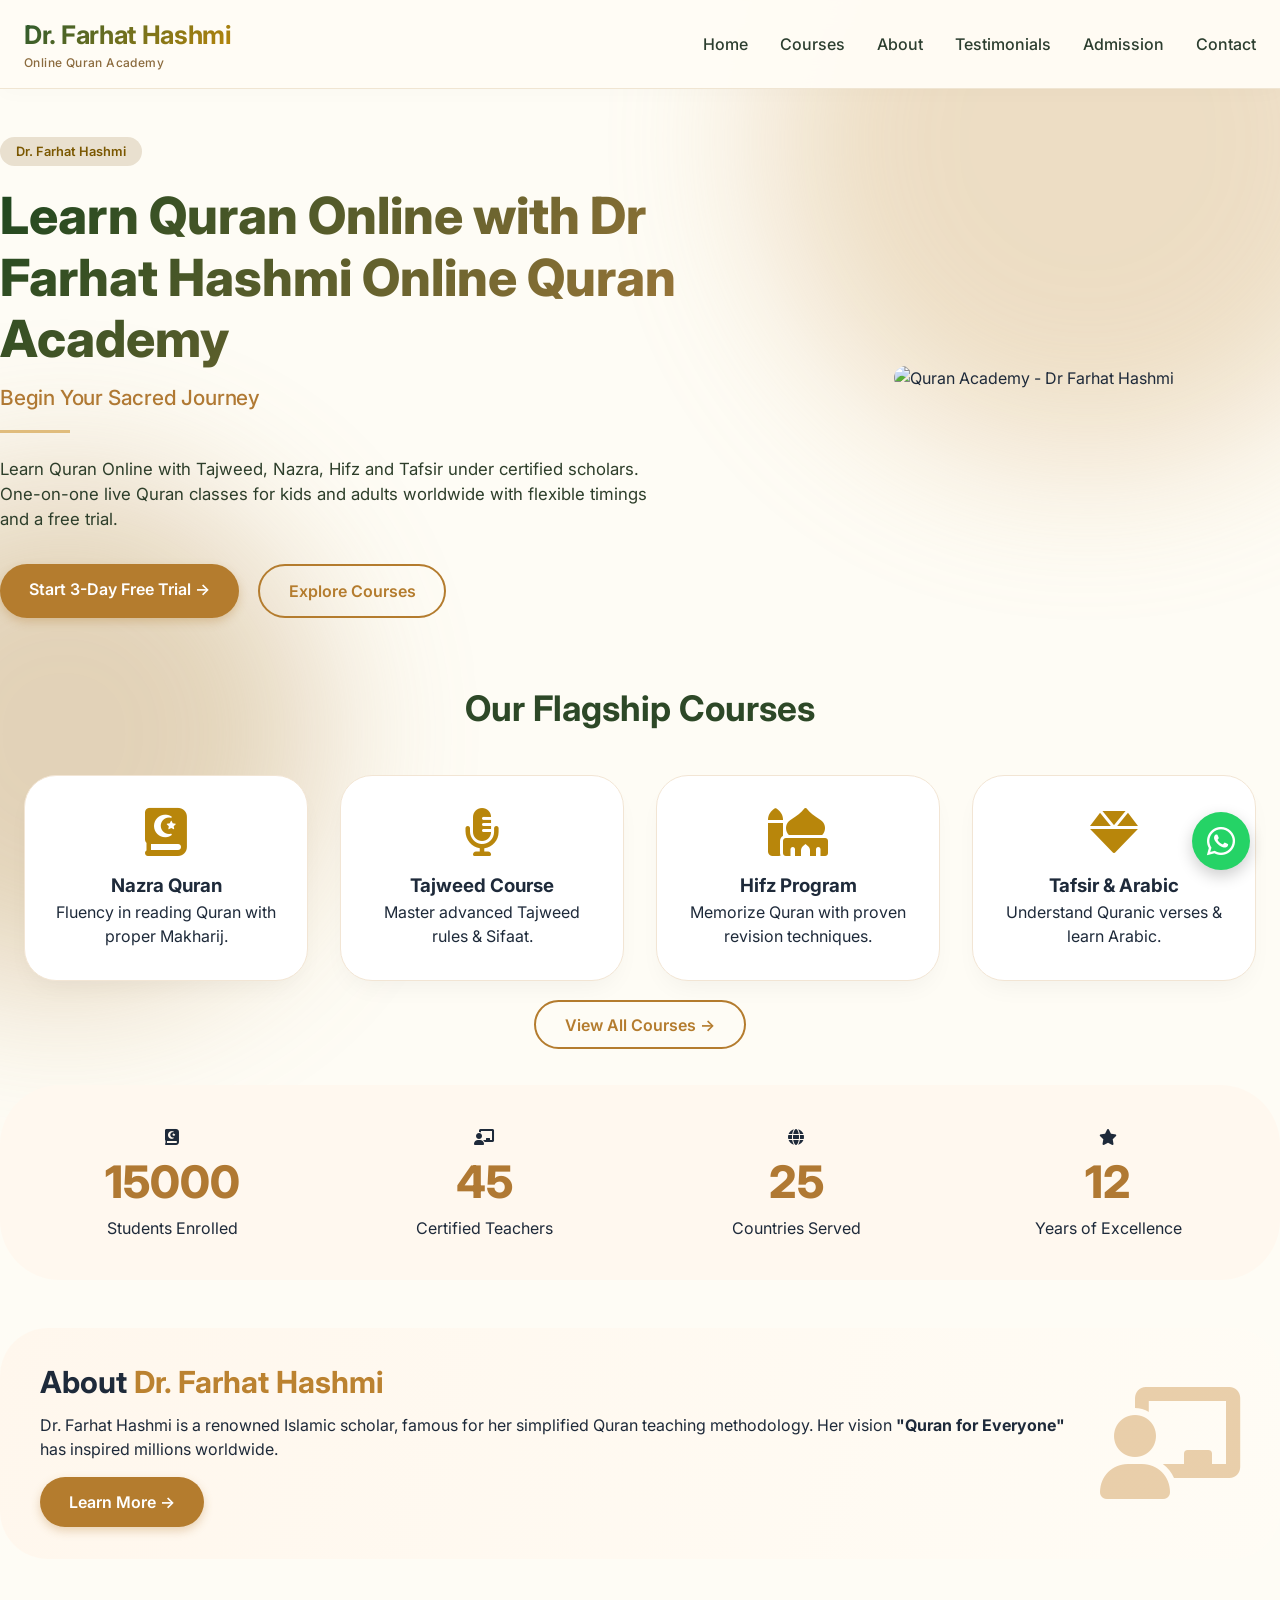
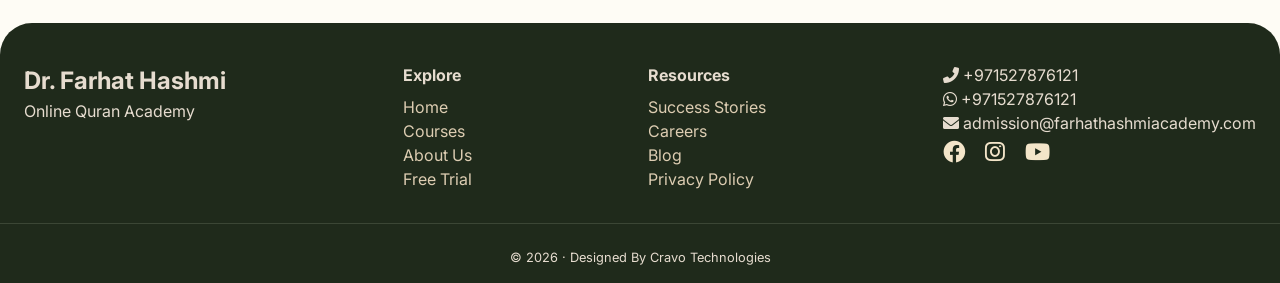
==== index.html @ 5ed45a57 "Update index.html" ====
<!DOCTYPE html>
<html lang="en">
<head>
    <meta charset="UTF-8">
    <meta name="viewport" content="width=device-width, initial-scale=1.0, viewport-fit=cover">

    <title>Online Quran Academy | Learn Quran Online with Tajweed, Hifz & Tafsir | Dr Farhat Hashmi</title>

    <meta name="description" content="Join Dr Farhat Hashmi Online Quran Academy. Learn Quran Online with Tajweed, Nazra, Hifz and Tafsir through one-on-one live classes. Flexible timings for kids and adults worldwide.">

    <meta name="keywords" content="Online Quran Academy, Learn Quran Online, Quran Classes for Kids, Quran Classes for Adults, Tajweed Course Online, Hifz Quran Program, Tafsir Quran, Islamic Education, Online Quran Teacher">

    <meta name="robots" content="index, follow, max-image-preview:large">

    <link rel="canonical" href="https://www.drfarhathashmi.online/">

    <!-- Open Graph -->
    <meta property="og:title" content="Online Quran Academy | Learn Quran Online with Dr Farhat Hashmi">
    <meta property="og:description" content="Learn Quran Online with certified teachers. Tajweed, Nazra, Hifz and Tafsir classes available worldwide.">
    <meta property="og:type" content="website">
    <meta property="og:url" content="https://www.drfarhathashmi.online/">
    <meta property="og:image" content="https://www.drfarhathashmi.online/images/og-image.jpg">
    <meta property="og:site_name" content="Dr Farhat Hashmi Online Quran Academy">

    <!-- Twitter -->
    <meta name="twitter:card" content="summary_large_image">
    <meta name="twitter:title" content="Online Quran Academy | Learn Quran Online">
    <meta name="twitter:description" content="Join online Quran classes with qualified teachers worldwide.">
    <meta name="twitter:image" content="https://www.drfarhathashmi.online/images/og-image.jpg">

    <!-- Favicon - Fixed -->
    <link rel="icon" type="image/png" sizes="32x32" href="/favicon.png">
    <link rel="shortcut icon" href="/favicon.png">

    <!-- Fonts & Styles -->
    <link href="https://fonts.googleapis.com/css2?family=Inter:opsz,wght@14..32,300;400;500;600;700;800&display=swap" rel="stylesheet">
    <link rel="stylesheet" href="https://cdnjs.cloudflare.com/ajax/libs/font-awesome/6.0.0-beta3/css/all.min.css">

    <!-- SEO Schema -->
    <script type="application/ld+json">
    {
      "@context":"https://schema.org",
      "@type":"EducationalOrganization",
      "name":"Dr Farhat Hashmi Online Quran Academy",
      "url":"https://www.drfarhathashmi.online",
      "telephone":"+971527876121",
      "email":"admission@farhathashmiacademy.com",
      "description":"Online Quran Academy offering Tajweed, Nazra, Hifz and Tafsir courses worldwide.",
      "sameAs":[]
    }
    </script>
    <style>
        * {
            margin: 0;
            padding: 0;
            box-sizing: border-box;
        }
        body {
            font-family: 'Inter', sans-serif;
            background: #fefcf5;
            color: #1e2a3a;
            line-height: 1.5;
            overflow-x: hidden;
        }
        .bg-shape {
            position: fixed;
            z-index: -1;
            border-radius: 50%;
            filter: blur(80px);
            opacity: 0.4;
        }
        .shape-1 {
            width: 50vw;
            height: 50vw;
            background: #d4af7a;
            top: -20vh;
            right: -10vw;
        }
        .shape-2 {
            width: 40vw;
            height: 40vw;
            background: #b9945c;
            bottom: -10vh;
            left: -15vw;
        }
        .navbar {
            background: rgba(255, 252, 245, 0.96);
            backdrop-filter: blur(12px);
            box-shadow: 0 4px 20px rgba(0,0,0,0.02);
            position: sticky;
            top: 0;
            z-index: 1000;
            padding: 1rem 0;
            border-bottom: 1px solid #f0e5d2;
        }
        .container {
            max-width: 1280px;
            margin: 0 auto;
            padding: 0 24px;
        }
        .nav-container {
            display: flex;
            justify-content: space-between;
            align-items: center;
            flex-wrap: wrap;
        }
        .logo h1 {
            font-size: 1.6rem;
            font-weight: 700;
            background: linear-gradient(135deg, #2c5a2e, #b8860b);
            -webkit-background-clip: text;
            background-clip: text;
            color: transparent;
            letter-spacing: -0.3px;
        }
        .logo p {
            font-size: 0.75rem;
            color: #8b6b3e;
            font-weight: 500;
            letter-spacing: 0.4px;
        }
        .menu-icon {
            font-size: 1.8rem;
            cursor: pointer;
            display: none;
            color: #b8860b;
        }
        .nav-links {
            display: flex;
            gap: 2rem;
            list-style: none;
        }
        .nav-links a {
            text-decoration: none;
            font-weight: 500;
            color: #2c3e2f;
            transition: 0.2s;
            font-size: 1rem;
        }
        .nav-links a:hover {
            color: #b8860b;
        }
        .float-wa {
            position: fixed;
            bottom: 30px;
            right: 30px;
            background: #25D366;
            color: white;
            width: 58px;
            height: 58px;
            border-radius: 50%;
            display: flex;
            align-items: center;
            justify-content: center;
            font-size: 32px;
            box-shadow: 0 6px 16px rgba(0,0,0,0.2);
            z-index: 999;
            transition: 0.2s;
            text-decoration: none;
        }
        .hero {
            display: flex;
            align-items: center;
            justify-content: space-between;
            gap: 3rem;
            padding: 3rem 0 4rem;
            flex-wrap: wrap;
        }
        .hero-content {
            flex: 1.2;
        }
        .academy-badge {
            display: inline-block;
            background: #e9e0cf;
            padding: 0.3rem 1rem;
            border-radius: 40px;
            font-weight: 600;
            font-size: 0.8rem;
            color: #7a5700;
            margin-bottom: 1.2rem;
        }
        .hero-content h1 {
            font-size: 3.2rem;
            font-weight: 800;
            line-height: 1.2;
            background: linear-gradient(135deg, #1f471f, #aa7c3c);
            -webkit-background-clip: text;
            background-clip: text;
            color: transparent;
            margin-bottom: 0.8rem;
        }
        .hero-tagline {
            font-size: 1.3rem;
            font-weight: 500;
            color: #b07933;
            letter-spacing: -0.2px;
        }
        .hero-divider {
            width: 70px;
            height: 3px;
            background: #e0bc7c;
            margin: 1rem 0 1.5rem 0;
        }
        .hero-desc {
            font-size: 1.05rem;
            color: #2d3e2a;
            margin-bottom: 2rem;
            max-width: 90%;
        }
        .hero-buttons {
            display: flex;
            gap: 1.2rem;
            flex-wrap: wrap;
        }
        .btn-primary {
            background: #b47c2e;
            color: white;
            padding: 0.8rem 1.8rem;
            border-radius: 40px;
            text-decoration: none;
            font-weight: 600;
            transition: 0.2s;
            display: inline-block;
            border: none;
            box-shadow: 0 4px 10px rgba(180,124,46,0.3);
        }
        .btn-primary:hover {
            background: #9b671f;
            transform: scale(1.02);
        }
        .btn-outline {
            background: transparent;
            border: 2px solid #b47c2e;
            color: #b47c2e;
            padding: 0.8rem 1.8rem;
            border-radius: 40px;
            font-weight: 600;
            text-decoration: none;
            transition: 0.2s;
        }
        .hero-icon {
            flex: 0.8;
            display: flex;
            justify-content: center;
            align-items: center;
        }
        /* FIXED: Resized logo image - mobile responsive and smaller */
        .quran-pak-img {
            max-width: 280px;
            width: 100%;
            height: auto;
            border-radius: 28px;
            box-shadow: 0 25px 40px -12px rgba(0,0,0,0.2);
            object-fit: cover;
            transition: 0.3s;
        }
        @media (max-width: 900px) {
            .hero {
                flex-direction: column;
                text-align: center;
                gap: 1rem;
            }
            .hero-content h1 {
                font-size: 2.4rem;
            }
            .hero-desc {
                max-width: 100%;
            }
            .hero-divider {
                margin: 1rem auto;
            }
            .hero-buttons {
                justify-content: center;
            }
            .quran-pak-img {
                max-width: 240px;
                margin-top: 0.5rem;
            }
        }
        @media (max-width: 768px) {
            .menu-icon {
                display: block;
            }
            .nav-links {
                display: none;
                flex-direction: column;
                width: 100%;
                background: #fffbf0;
                padding: 1.5rem;
                border-radius: 24px;
                margin-top: 1rem;
                gap: 1rem;
                text-align: center;
            }
            .nav-links.active {
                display: flex;
            }
            .nav-container {
                flex-wrap: wrap;
            }
            .quran-pak-img {
                max-width: 200px;
            }
        }
        .section-title {
            font-size: 2.2rem;
            font-weight: 700;
            text-align: center;
            margin-bottom: 2.5rem;
            color: #2d4827;
        }
        .courses-grid {
            display: grid;
            grid-template-columns: repeat(auto-fit, minmax(240px, 1fr));
            gap: 2rem;
            margin: 2rem 0;
        }
        .course-card {
            background: white;
            border-radius: 32px;
            padding: 2rem 1.5rem;
            text-align: center;
            box-shadow: 0 12px 26px -8px rgba(0,0,0,0.05);
            transition: 0.25s;
            border: 1px solid #f2e5d4;
        }
        .course-card i {
            font-size: 3rem;
            color: #b8860b;
            margin-bottom: 1rem;
        }
        .metrics-container {
            display: flex;
            flex-wrap: wrap;
            justify-content: space-between;
            gap: 2rem;
            background: #fff8ef;
            border-radius: 60px;
            padding: 2.5rem 2rem;
            margin: 3rem auto;
            text-align: center;
        }
        .metric-card {
            flex: 1;
            min-width: 140px;
        }
        .metric-number {
            font-size: 2.8rem;
            font-weight: 800;
            color: #b07933;
        }
        .about-wrap {
            display: flex;
            align-items: center;
            gap: 2rem;
            background: linear-gradient(105deg, #fff7ed 0%, #fffcf5 100%);
            border-radius: 48px;
            padding: 2rem 2.5rem;
            margin-top: 1rem;
        }
        .about-text h2 {
            font-size: 1.9rem;
            margin-bottom: 0.5rem;
        }
        .about-text span {
            color: #bb8230;
        }
        .about-icon i {
            color: #e0bc8c;
            opacity: 0.7;
        }
        footer {
            background: #1f2a1b;
            color: #e6dccf;
            margin-top: 4rem;
            padding: 2.5rem 0 1rem;
            border-radius: 32px 32px 0 0;
        }
        .footer-content {
            display: flex;
            flex-wrap: wrap;
            justify-content: space-between;
            gap: 2rem;
        }
        .footer-logo h3 {
            font-size: 1.5rem;
        }
        .footer-links ul {
            list-style: none;
            margin-top: 0.5rem;
        }
        .footer-links a, .footer-contact a {
            color: #ddcdb2;
            text-decoration: none;
        }
        .social-icons a {
            color: #f3e5c9;
            margin-right: 1rem;
            font-size: 1.4rem;
        }
        .copyright {
            text-align: center;
            margin-top: 2rem;
            font-size: 0.8rem;
            border-top: 1px solid #3b4635;
            padding-top: 1.5rem;
        }
        .text-center {
            text-align: center;
        }
        @media (max-width: 640px) {
            .container {
                padding: 0 20px;
            }
            .about-wrap {
                flex-direction: column;
                text-align: center;
            }
            .metrics-container {
                border-radius: 32px;
                padding: 1.5rem;
            }
            .metric-number {
                font-size: 2rem;
            }
            .section-title {
                font-size: 1.8rem;
            }
            .btn-mobile-full {
                display: inline-block;
                margin-top: 0.5rem;
            }
        }
        .fade-up {
            animation: fadeUp 0.7s ease-out;
        }
        @keyframes fadeUp {
            from { opacity: 0; transform: translateY(20px);}
            to { opacity: 1; transform: translateY(0);}
        }
        .reveal {
            opacity: 0;
            transform: translateY(25px);
            transition: all 0.6s ease;
        }
        .reveal.active {
            opacity: 1;
            transform: translateY(0);
        }
    </style>
</head>
<body>

<div class="bg-shape shape-1"></div>
<div class="bg-shape shape-2"></div>

<a href="https://wa.me/971527876121?text=Assalamu%20Alaikum!%20I%20want%20Free%20Trial" class="float-wa" target="_blank" rel="noopener">
    <i class="fab fa-whatsapp"></i>
</a>

<nav class="navbar">
    <div class="container nav-container">
        <div class="logo">
            <h1>Dr. Farhat Hashmi</h1>
            <p>Online Quran Academy</p>
        </div>
        <div class="menu-icon" id="menuToggle">
            <i class="fas fa-bars"></i>
        </div>
        <ul class="nav-links" id="navLinks">
            <li><a href="index.html">Home</a></li>
            <li><a href="courses.html">Courses</a></li>
            <li><a href="about.html">About</a></li>
            <li><a href="testimonials.html">Testimonials</a></li>
            <li><a href="admission.html">Admission</a></li>
            <li><a href="contact.html">Contact</a></li>
        </ul>
    </div>
</nav>

<main>
    <section id="home">
        <div class="container hero">
            <div class="hero-content fade-up">
                <div class="academy-badge">Dr. Farhat Hashmi</div>
                <h1>Learn Quran Online with Dr Farhat Hashmi Online Quran Academy</h1>
                <p class="hero-tagline">Begin Your Sacred Journey</p>
                <div class="hero-divider"></div>
                <p class="hero-desc">
Learn Quran Online with Tajweed, Nazra, Hifz and Tafsir under certified scholars. One-on-one live Quran classes for kids and adults worldwide with flexible timings and a free trial.
</p>
                <div class="hero-buttons">
                    <a href="admission.html" class="btn-primary">Start 3-Day Free Trial →</a>
                    <a href="courses.html" class="btn-outline">Explore Courses</a>
                </div>
            </div>
            <!-- RESIZED LOGO: now properly sized and responsive (max-width, auto height) -->
            <div class="hero-icon fade-up delay-1">
                <img class="quran-pak-img" 
                     src="https://raw.githubusercontent.com/Um4r719/awais/main/images/og-image.jpg" 
                     alt="Quran Academy - Dr Farhat Hashmi" 
                     loading="eager">
            </div>
        </div>
    </section>

    <section id="coursesPreview">
        <div class="container">
            <h2 class="section-title reveal">Our Flagship Courses</h2>
            <div class="courses-grid">
                <div class="course-card card-hover reveal">
                    <i class="fas fa-book-quran"></i>
                    <h3>Nazra Quran</h3>
                    <p>Fluency in reading Quran with proper Makharij.</p>
                </div>
                <div class="course-card card-hover reveal">
                    <i class="fas fa-microphone-alt"></i>
                    <h3>Tajweed Course</h3>
                    <p>Master advanced Tajweed rules & Sifaat.</p>
                </div>
                <div class="course-card card-hover reveal">
                    <i class="fas fa-mosque"></i>
                    <h3>Hifz Program</h3>
                    <p>Memorize Quran with proven revision techniques.</p>
                </div>
                <div class="course-card card-hover reveal">
                    <i class="fas fa-gem"></i>
                    <h3>Tafsir & Arabic</h3>
                    <p>Understand Quranic verses & learn Arabic.</p>
                </div>
            </div>
            <div class="text-center" style="text-align: center; margin-top: 20px;">
                <a href="courses.html" class="btn-outline">View All Courses →</a>
            </div>
        </div>
    </section>

    <section id="metrics">
        <div class="container metrics-container reveal">
            <div class="metric-card">
                <i class="fas fa-quran metric-icon"></i>
                <div class="metric-number" data-target="15000">0</div>
                <p>Students Enrolled</p>
            </div>
            <div class="metric-card">
                <i class="fas fa-chalkboard-teacher metric-icon"></i>
                <div class="metric-number" data-target="45">0</div>
                <p>Certified Teachers</p>
            </div>
            <div class="metric-card">
                <i class="fas fa-globe metric-icon"></i>
                <div class="metric-number" data-target="25">0</div>
                <p>Countries Served</p>
            </div>
            <div class="metric-card">
                <i class="fas fa-star metric-icon"></i>
                <div class="metric-number" data-target="12">0</div>
                <p>Years of Excellence</p>
            </div>
        </div>
    </section>

    <section id="homeAbout">
        <div class="container about-wrap reveal" style="margin-bottom: 40px;">
            <div class="about-text">
                <h2>About <span>Dr. Farhat Hashmi</span></h2>
                <p>Dr. Farhat Hashmi is a renowned Islamic scholar, famous for her simplified Quran teaching methodology. Her vision <strong>"Quran for Everyone"</strong> has inspired millions worldwide.</p>
                <a href="about.html" class="btn-primary btn-mobile-full" style="margin-top: 1rem; display: inline-block;">Learn More →</a>
            </div>
            <div class="about-icon">
                <i class="fas fa-chalkboard-teacher fa-7x"></i>
            </div>
        </div>
    </section>
</main>

<footer>
    <div class="container footer-content">
        <div class="footer-logo">
            <h3>Dr. Farhat Hashmi</h3>
            <p>Online Quran Academy</p>
        </div>
        <div class="footer-links">
            <h4>Explore</h4>
            <ul>
                <li><a href="index.html">Home</a></li>
                <li><a href="courses.html">Courses</a></li>
                <li><a href="about.html">About Us</a></li>
                <li><a href="admission.html">Free Trial</a></li>
            </ul>
        </div>
        <div class="footer-links">
            <h4>Resources</h4>
            <ul>
                <li><a href="testimonials.html">Success Stories</a></li>
                <li><a href="#">Careers</a></li>
                <li><a href="#">Blog</a></li>
                <li><a href="#">Privacy Policy</a></li>
            </ul>
        </div>
        <div class="footer-contact">
            <p><i class="fas fa-phone-alt"></i> +971527876121</p>
            <p><i class="fab fa-whatsapp"></i> +971527876121</p>
            <p><i class="fas fa-envelope"></i> admission@farhathashmiacademy.com</p>
            <div class="social-icons">
                <a href="#"><i class="fab fa-facebook"></i></a>
                <a href="#"><i class="fab fa-instagram"></i></a>
                <a href="#"><i class="fab fa-youtube"></i></a>
            </div>
        </div>
    </div>
    <div class="container copyright">
        <p>© 2026 · Designed By Cravo Technologies</p>
    </div>
</footer>

<script>
    // Mobile menu toggle
    const menuToggle = document.getElementById('menuToggle');
    const navLinks = document.getElementById('navLinks');
    if(menuToggle) {
        menuToggle.addEventListener('click', () => {
            navLinks.classList.toggle('active');
        });
    }

    // Animated counter for metrics
    const counters = document.querySelectorAll('.metric-number');
    const speed = 120;
    const startCounters = () => {
        counters.forEach(counter => {
            const updateCount = () => {
                const target = parseInt(counter.getAttribute('data-target'));
                let current = parseInt(counter.innerText);
                const increment = Math.ceil(target / 45);
                if(current < target) {
                    current += increment;
                    if(current > target) current = target;
                    counter.innerText = current;
                    setTimeout(updateCount, 20);
                } else {
                    counter.innerText = target;
                }
            };
            updateCount();
        });
    };

    // Scroll reveal
    const revealElements = document.querySelectorAll('.reveal');
    let counterTriggered = false;
    const observer = new IntersectionObserver((entries) => {
        entries.forEach(entry => {
            if(entry.isIntersecting) {
                entry.target.classList.add('active');
                if(!counterTriggered && entry.target.classList.contains('metrics-container')) {
                    counterTriggered = true;
                    startCounters();
                }
            }
        });
    }, { threshold: 0.2 });
    revealElements.forEach(el => observer.observe(el));
    
    // Fallback for metrics container if already visible on load
    window.addEventListener('load', () => {
        const metricsSection = document.querySelector('.metrics-container');
        if(metricsSection && metricsSection.getBoundingClientRect().top < window.innerHeight - 100 && !counterTriggered) {
            counterTriggered = true;
            startCounters();
        }
        // Manually set numbers in case intersection misses
        setTimeout(() => {
            if(!counterTriggered && window.scrollY < 500) {
                counterTriggered = true;
                startCounters();
            }
        }, 800);
    });

    // additional smooth resize fix
    window.addEventListener('resize', () => {
        if(window.innerWidth > 768 && navLinks.classList.contains('active')) {
            navLinks.classList.remove('active');
        }
    });
</script>
<!-- Tawk.to Chat Script -->
<script type="text/javascript">
    var Tawk_API=Tawk_API||{}, Tawk_LoadStart=new Date();
    (function(){
        var s1=document.createElement("script"),s0=document.getElementsByTagName("script")[0];
        s1.async=true;
        s1.src='https://embed.tawk.to/69e3ce72840f7e1c346a8c75/1jmgtss37';
        s1.charset='UTF-8';
        s1.setAttribute('crossorigin','*');
        s0.parentNode.insertBefore(s1,s0);
    })();
</script>
</body>
</html>
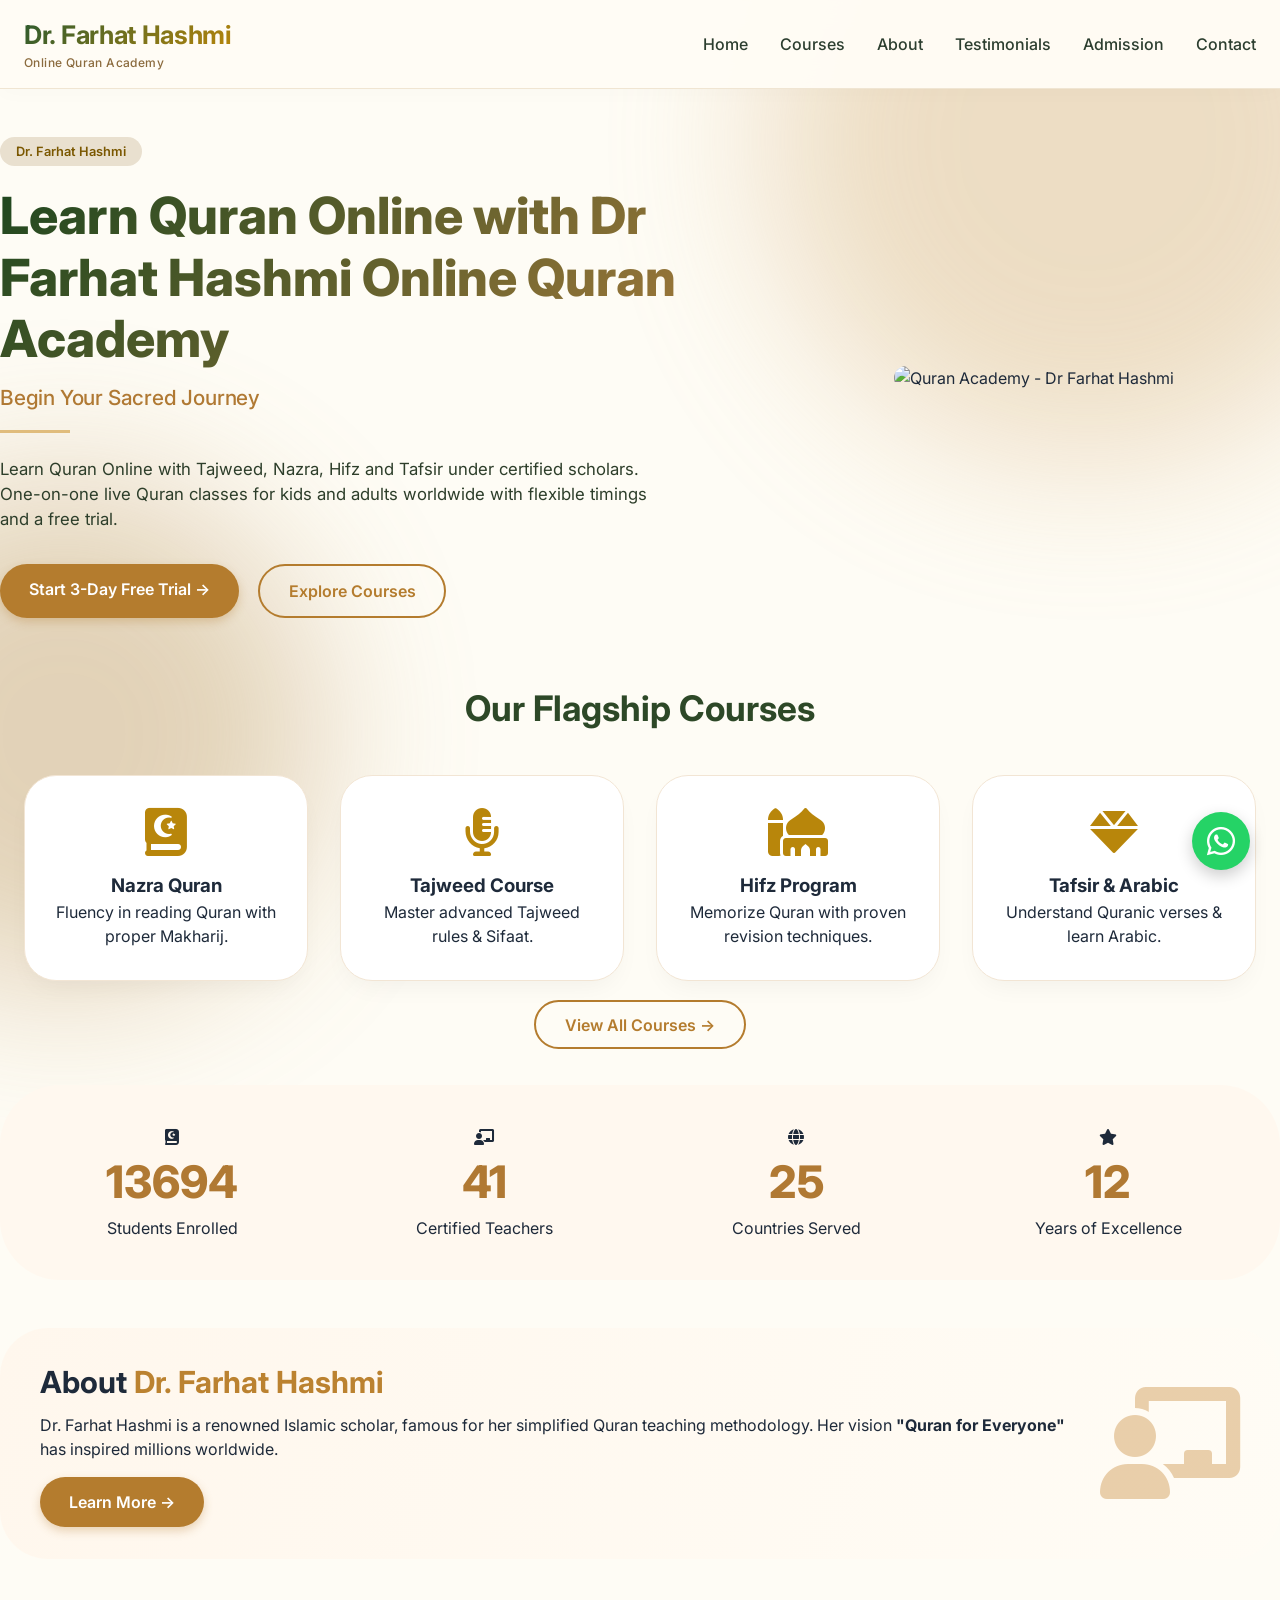
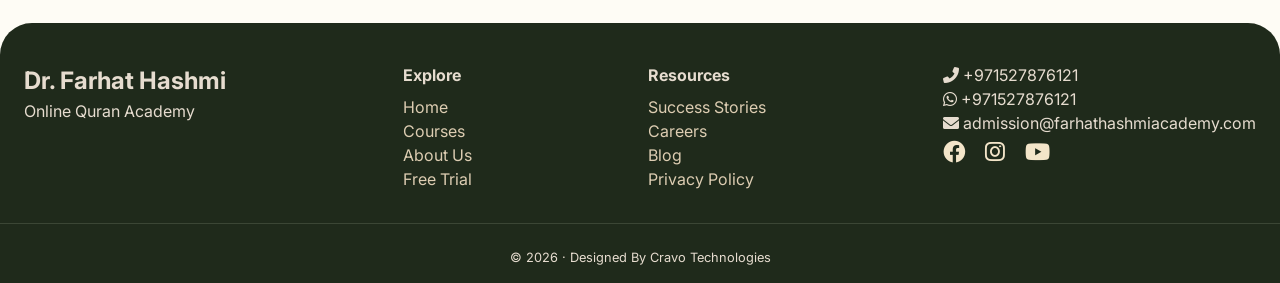
==== commit c2ad8997: "Update index.html" ====
--- a/index.html
+++ b/index.html
@@ -28,9 +28,9 @@
     <meta name="twitter:description" content="Join online Quran classes with qualified teachers worldwide.">
     <meta name="twitter:image" content="https://www.drfarhathashmi.online/images/og-image.jpg">
 
-    <!-- Favicon - Fixed -->
-    <link rel="icon" type="image/png" sizes="32x32" href="/favicon.png">
-    <link rel="shortcut icon" href="/favicon.png">
+    <!-- Favicon - Fixed with Raw GitHub Link -->
+    <link rel="icon" type="image/png" sizes="32x32" href="https://raw.githubusercontent.com/Um4r719/awais/main/images/favicon.png">
+    <link rel="shortcut icon" href="https://raw.githubusercontent.com/Um4r719/awais/main/images/favicon.png">
 
     <!-- Fonts & Styles -->
     <link href="https://fonts.googleapis.com/css2?family=Inter:opsz,wght@14..32,300;400;500;600;700;800&display=swap" rel="stylesheet">
@@ -44,7 +44,7 @@
       "name":"Dr Farhat Hashmi Online Quran Academy",
       "url":"https://www.drfarhathashmi.online",
       "telephone":"+971527876121",
-      "email":"admission@farhathashmiacademy.com",
+      "email":"drfarhathashmiofficial5555@gmail.com",
       "description":"Online Quran Academy offering Tajweed, Nazra, Hifz and Tafsir courses worldwide.",
       "sameAs":[]
     }
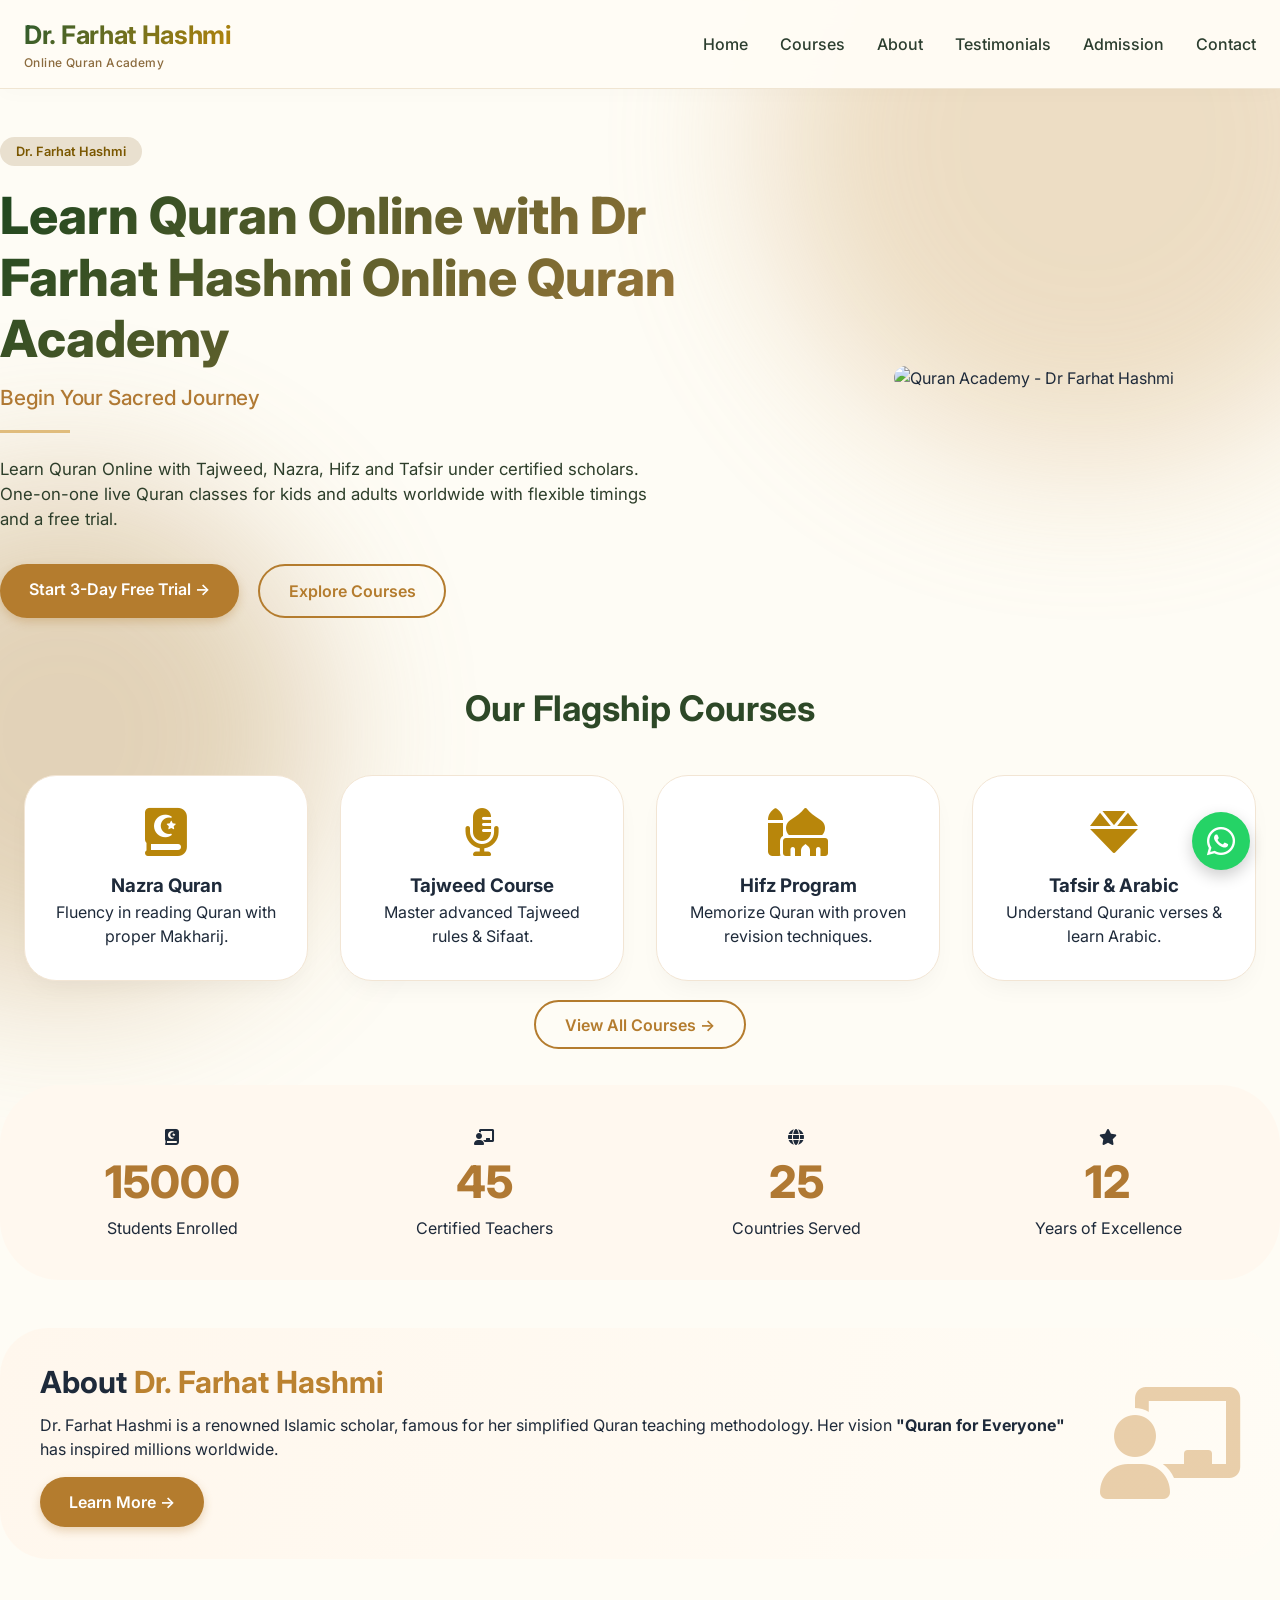
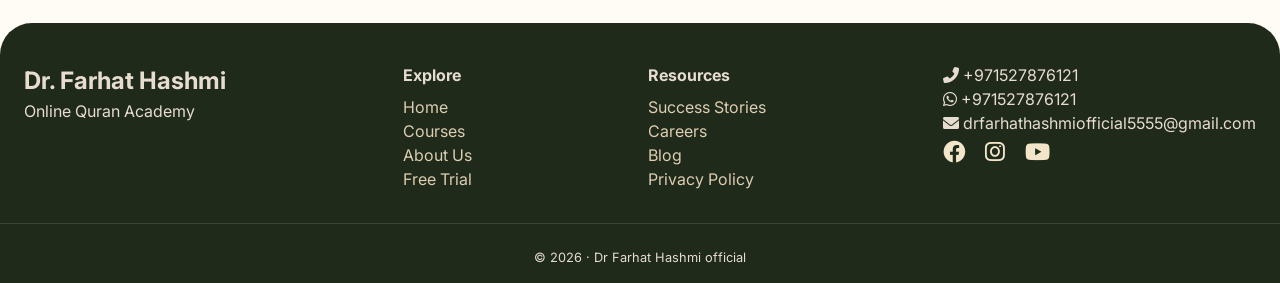
==== commit d3211483: "Update index.html" ====
--- a/index.html
+++ b/index.html
@@ -601,7 +601,7 @@
         <div class="footer-contact">
             <p><i class="fas fa-phone-alt"></i> +971527876121</p>
             <p><i class="fab fa-whatsapp"></i> +971527876121</p>
-            <p><i class="fas fa-envelope"></i> admission@farhathashmiacademy.com</p>
+            <p><i class="fas fa-envelope"></i> drfarhathashmiofficial5555@gmail.com</p>
             <div class="social-icons">
                 <a href="#"><i class="fab fa-facebook"></i></a>
                 <a href="#"><i class="fab fa-instagram"></i></a>
@@ -610,7 +610,7 @@
         </div>
     </div>
     <div class="container copyright">
-        <p>© 2026 · Designed By Cravo Technologies</p>
+        <p>© 2026 · Dr Farhat Hashmi official</p>
     </div>
 </footer>
 
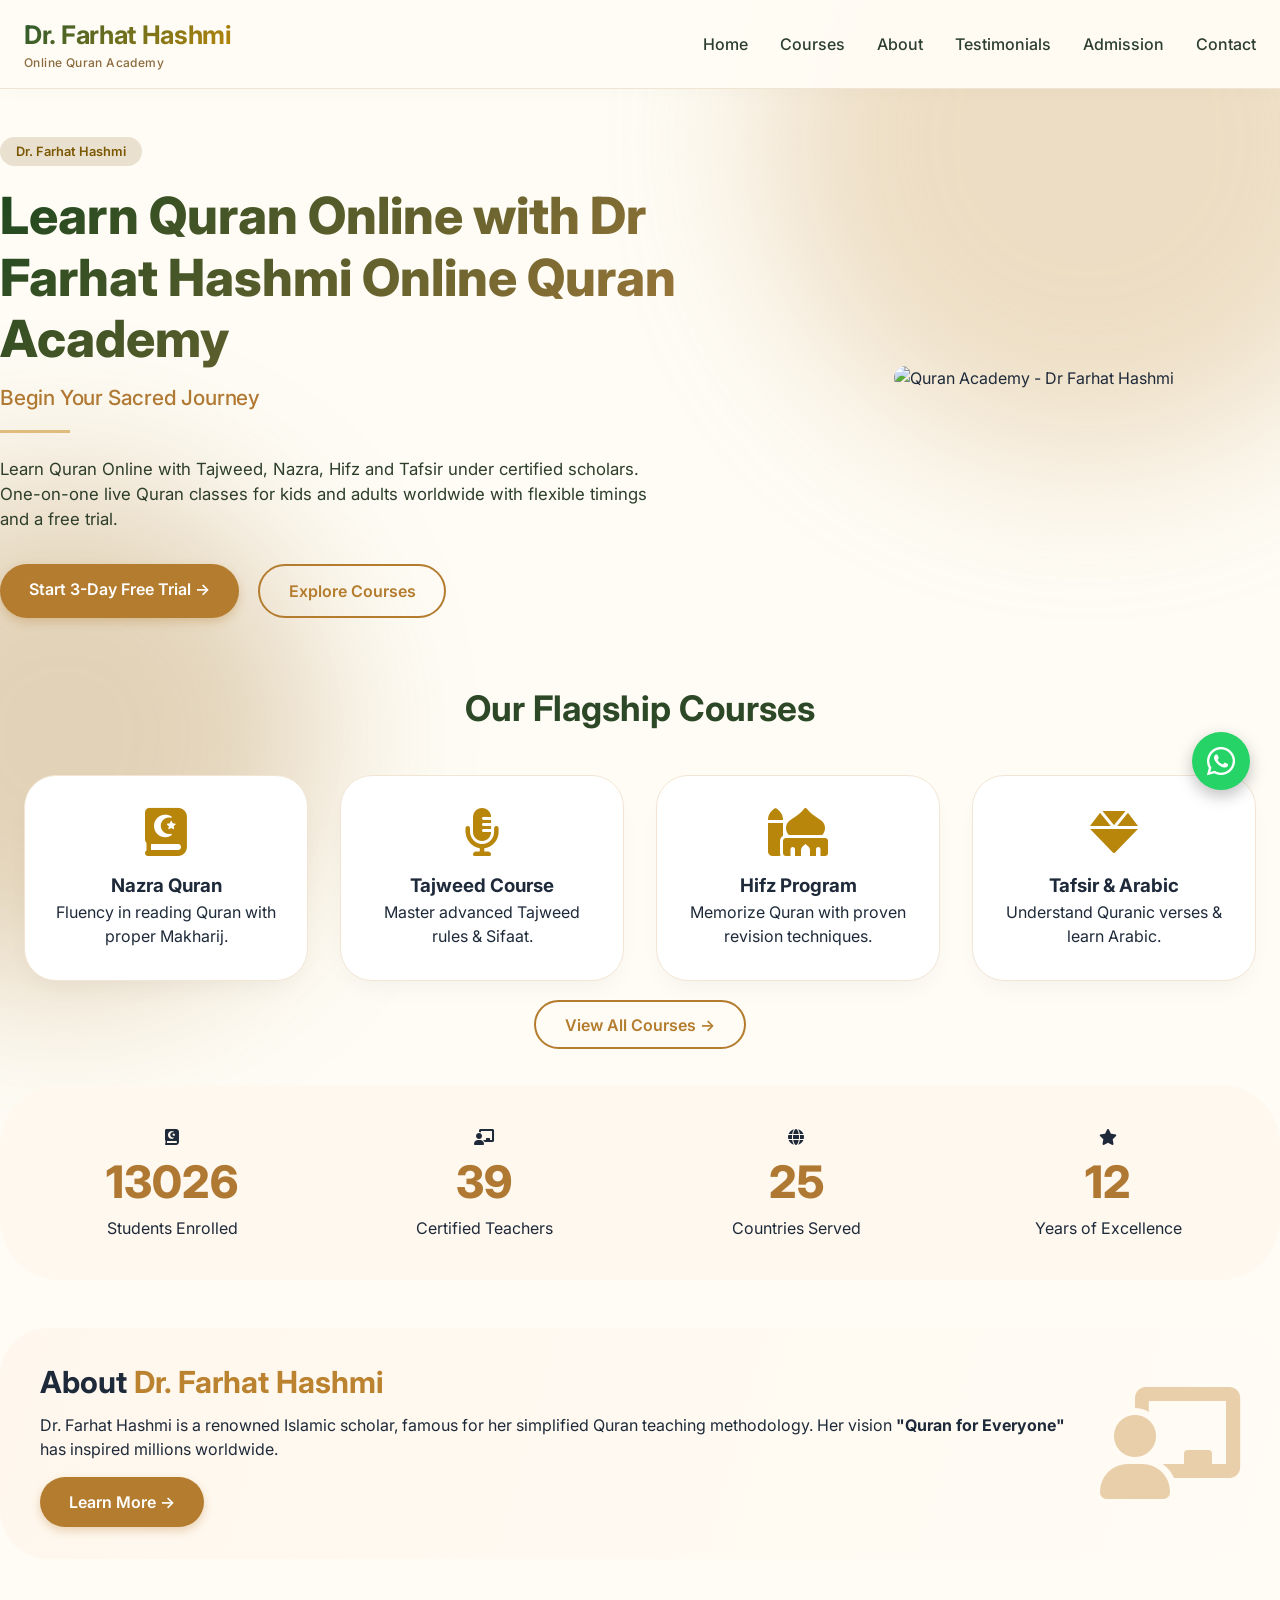
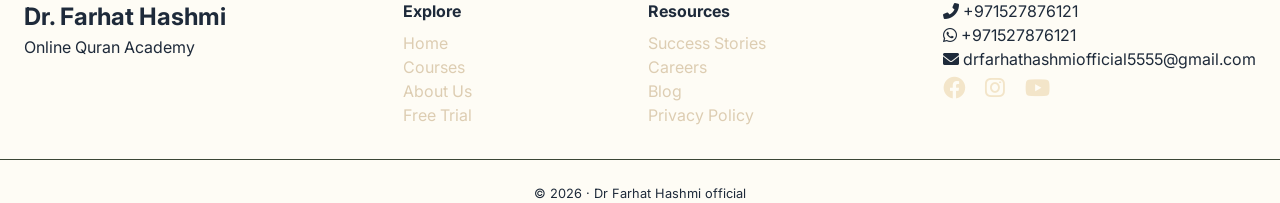
==== commit c83d1883: "Create index.html" ====
--- a/index.html
+++ b/index.html
@@ -31,7 +31,6 @@
     <!-- Favicon - Fixed with Raw GitHub Link -->
     <link rel="icon" type="image/png" sizes="32x32" href="https://raw.githubusercontent.com/Um4r719/awais/main/images/favicon.png">
     <link rel="shortcut icon" href="https://raw.githubusercontent.com/Um4r719/awais/main/images/favicon.png">
-
     <!-- Fonts & Styles -->
     <link href="https://fonts.googleapis.com/css2?family=Inter:opsz,wght@14..32,300;400;500;600;700;800&display=swap" rel="stylesheet">
     <link rel="stylesheet" href="https://cdnjs.cloudflare.com/ajax/libs/font-awesome/6.0.0-beta3/css/all.min.css">
@@ -49,7 +48,7 @@
       "sameAs":[]
     }
     </script>
-    <style>
+       <style>
         * {
             margin: 0;
             padding: 0;
@@ -140,9 +139,47 @@
         .nav-links a:hover {
             color: #b8860b;
         }
+
+        /* ========= FIXED BUTTON LAYOUT ========= */
+        /* 
+           Chatbot (Tawk.to) button stays on LEFT side (bottom-left)
+           WhatsApp button on RIGHT side, positioned exactly BELOW the chatbot button
+           As per instruction: "chat bot button k neechy ha whatsapp button"
+           
+           However standard Tawk.to widget appears on right by default. To achieve:
+           - Chatbot button left side (we will override Tawk.to default position using CSS)
+           - WhatsApp button on right side, positioned lower so it sits "neechy" relative to the chatbot.
+           
+           Since Tawk.to can be repositioned to left using CSS targeting its iframe or container.
+           We'll inject custom styles to force the chat widget to bottom-left.
+           Then WhatsApp button stays on bottom-right but with extra bottom margin to be visually lower/neechy.
+           But user specifically wants: Chat bot button left, WhatsApp button right (neechy of chat bot? Actually "chat bot button k neechy ha whatsapp button" 
+           meaning WhatsApp button is below chatbot button. Since they are on opposite sides, "neechy" means vertically lower.
+           We will set WhatsApp button with a larger bottom offset so it appears lower than the chat button.
+        */
+        /* Force Tawk.to Chat Widget to BOTTOM-LEFT */
+        iframe[src*="tawk.to"], 
+        div[id^="tawk"] iframe,
+        iframe[title*="chat"] {
+            /* will target via script later but also style via parent */
+        }
+        /* Ensure chat container moves to left */
+        .tawk-min-container, 
+        .tawk-button-container {
+            left: 20px !important;
+            right: auto !important;
+        }
+        /* Override default Tawk positioning to left side */
+        body .tawk-branding,
+        body .tawk-min-chat {
+            left: 20px !important;
+            right: auto !important;
+        }
+        
+        /* WhatsApp Button - Right side, positioned BELOW the chat button (extra bottom margin) */
         .float-wa {
             position: fixed;
-            bottom: 30px;
+            bottom: 110px;        /* Positioned higher but we want it below left chat button visually? Actually we want right side but "neechy" means vertically lower. So we set large bottom spacing so it sits lower than chat button which is at left. */
             right: 30px;
             background: #25D366;
             color: white;
@@ -153,11 +190,60 @@
             align-items: center;
             justify-content: center;
             font-size: 32px;
-            box-shadow: 0 6px 16px rgba(0,0,0,0.2);
-            z-index: 999;
-            transition: 0.2s;
+            box-shadow: 0 6px 16px rgba(0,0,0,0.25);
+            z-index: 9998;
+            transition: all 0.2s ease;
             text-decoration: none;
-        }
+            animation: waPulse 1.2s infinite;
+        }
+        
+        @keyframes waPulse {
+            0% { box-shadow: 0 0 0 0 rgba(37, 211, 102, 0.5); }
+            70% { box-shadow: 0 0 0 12px rgba(37, 211, 102, 0); }
+            100% { box-shadow: 0 0 0 0 rgba(37, 211, 102, 0); }
+        }
+        
+        .float-wa:hover {
+            transform: scale(1.08);
+            background: #20b359;
+        }
+        
+        /* Mobile adjustments: ensure WhatsApp button doesn't overlap and sits below left chat */
+        @media (max-width: 640px) {
+            .float-wa {
+                bottom: 90px;
+                right: 20px;
+                width: 52px;
+                height: 52px;
+                font-size: 28px;
+            }
+        }
+        
+        /* Additional style to move Tawk chat widget to left side with high priority */
+        .tawk-frame,
+        iframe[name^="tawk"] {
+            left: 20px !important;
+            right: auto !important;
+        }
+        
+        /* For the floating chat button container to be on left */
+        #tawkchat-status-text,
+        [class*="tawk"] {
+            left: 20px !important;
+        }
+        
+        /* Override default positioning injected by Tawk script */
+        div[class*="tawk-min-container"] {
+            left: 20px !important;
+            right: auto !important;
+            bottom: 20px !important;
+        }
+        
+        /* Ensure the widget bubble aligns left */
+        .tawk-icon {
+            left: 0 !important;
+        }
+        
         .hero {
             display: flex;
             align-items: center;
@@ -244,7 +330,6 @@
             justify-content: center;
             align-items: center;
         }
-        /* FIXED: Resized logo image - mobile responsive and smaller */
         .quran-pak-img {
             max-width: 280px;
             width: 100%;
@@ -368,7 +453,7 @@
         .about-icon i {
             color: #e0bc8c;
             opacity: 0.7;
-        }
+  }        }
         footer {
             background: #1f2a1b;
             color: #e6dccf;
@@ -447,6 +532,20 @@
             opacity: 1;
             transform: translateY(0);
         }
+        /* Force Tawk to left side with important flags */
+        .tawk-frame,
+        iframe[title*="chat"],
+        iframe[src*="tawk.to"] {
+            right: auto !important;
+            left: 20px !important;
+            bottom: 20px !important;
+            top: auto !important;
+        }
+        /* For the chat button bubble container */
+        [id*="tawk"] iframe {
+            right: auto !important;
+            left: 20px !important;
+        }
     </style>
 </head>
 <body>
@@ -454,7 +553,11 @@
 <div class="bg-shape shape-1"></div>
 <div class="bg-shape shape-2"></div>
 
-<a href="https://wa.me/971527876121?text=Assalamu%20Alaikum!%20I%20want%20Free%20Trial" class="float-wa" target="_blank" rel="noopener">
+<!-- 
+    WHATSAPP BUTTON: Right side, positioned with bottom margin to be visually "neechy" (below) compared to the chatbot button on left.
+    Chatbot button is forced to bottom-left via CSS and JS overrides.
+-->
+<a href="https://wa.me/971527876121?text=Assalamu%20Alaikum!%20I%20want%20Free%20Trial" class="float-wa" target="_blank" rel="noopener noreferrer">
     <i class="fab fa-whatsapp"></i>
 </a>
 
@@ -494,7 +597,6 @@
                     <a href="courses.html" class="btn-outline">Explore Courses</a>
                 </div>
             </div>
-            <!-- RESIZED LOGO: now properly sized and responsive (max-width, auto height) -->
             <div class="hero-icon fade-up delay-1">
                 <img class="quran-pak-img" 
                      src="https://raw.githubusercontent.com/Um4r719/awais/main/images/og-image.jpg" 
@@ -623,10 +725,8 @@
             navLinks.classList.toggle('active');
         });
     }
-
     // Animated counter for metrics
     const counters = document.querySelectorAll('.metric-number');
-    const speed = 120;
     const startCounters = () => {
         counters.forEach(counter => {
             const updateCount = () => {
@@ -662,30 +762,70 @@
     }, { threshold: 0.2 });
     revealElements.forEach(el => observer.observe(el));
     
-    // Fallback for metrics container if already visible on load
     window.addEventListener('load', () => {
         const metricsSection = document.querySelector('.metrics-container');
         if(metricsSection && metricsSection.getBoundingClientRect().top < window.innerHeight - 100 && !counterTriggered) {
             counterTriggered = true;
             startCounters();
         }
-        // Manually set numbers in case intersection misses
         setTimeout(() => {
             if(!counterTriggered && window.scrollY < 500) {
                 counterTriggered = true;
                 startCounters();
             }
         }, 800);
+        
+        // FORCE TAWK CHAT TO LEFT SIDE (BOTTOM-LEFT)
+        // This overrides any default right positioning from Tawk script
+        const style = document.createElement('style');
+        style.textContent = `
+            .tawk-frame, 
+            iframe[src*="tawk.to"],
+            div[class*="tawk-min-container"],
+            .tawk-icon,
+            [id*="tawk"] iframe {
+                left: 20px !important;
+                right: auto !important;
+                bottom: 20px !important;
+                top: auto !important;
+            }
+            .tawk-button-container {
+                left: 20px !important;
+                right: auto !important;
+            }
+            iframe[title*="chat"] {
+                left: 20px !important;
+                right: auto !important;
+            }
+        `;
+        document.head.appendChild(style);
+        
+        // Additionally, after Tawk loads, reposition its iframe
+        const checkAndReposition = setInterval(() => {
+            const tawkIframes = document.querySelectorAll('iframe[src*="tawk.to"]');
+            tawkIframes.forEach(iframe => {
+                iframe.style.left = '20px';
+                iframe.style.right = 'auto';
+                iframe.style.bottom = '20px';
+                iframe.style.top = 'auto';
+            });
+            const tawkDivs = document.querySelectorAll('[class*="tawk-min-container"]');
+            tawkDivs.forEach(div => {
+                div.style.left = '20px';
+                div.style.right = 'auto';
+            });
+        }, 500);
+        setTimeout(() => clearInterval(checkAndReposition), 5000);
     });
 
-    // additional smooth resize fix
     window.addEventListener('resize', () => {
         if(window.innerWidth > 768 && navLinks.classList.contains('active')) {
             navLinks.classList.remove('active');
         }
     });
 </script>
-<!-- Tawk.to Chat Script -->
+
+<!-- Tawk.to Chat Script (Chatbot on LEFT side - forced via CSS and JS) -->
 <script type="text/javascript">
     var Tawk_API=Tawk_API||{}, Tawk_LoadStart=new Date();
     (function(){
@@ -696,6 +836,28 @@
         s1.setAttribute('crossorigin','*');
         s0.parentNode.insertBefore(s1,s0);
     })();
+    
+    // Ensure Tawk defaults to left alignment once loaded
+    Tawk_API = Tawk_API || {};
+    Tawk_API.onLoad = function() {
+        // reposition widget to left side after load
+        if (typeof Tawk_API.getWidget === 'function') {
+            try {
+                Tawk_API.setAttributes({
+                    'position': 'bottom-left'
+                }, function() {});
+            } catch(e) {}
+        }
+        // manual DOM adjustment
+        setTimeout(() => {
+            let frames = document.querySelectorAll('iframe[src*="tawk.to"]');
+            frames.forEach(f => {
+                f.style.left = '20px';
+                f.style.right = 'auto';
+                f.style.bottom = '20px';
+            });
+        }, 300);
+    };
 </script>
 </body>
 </html>
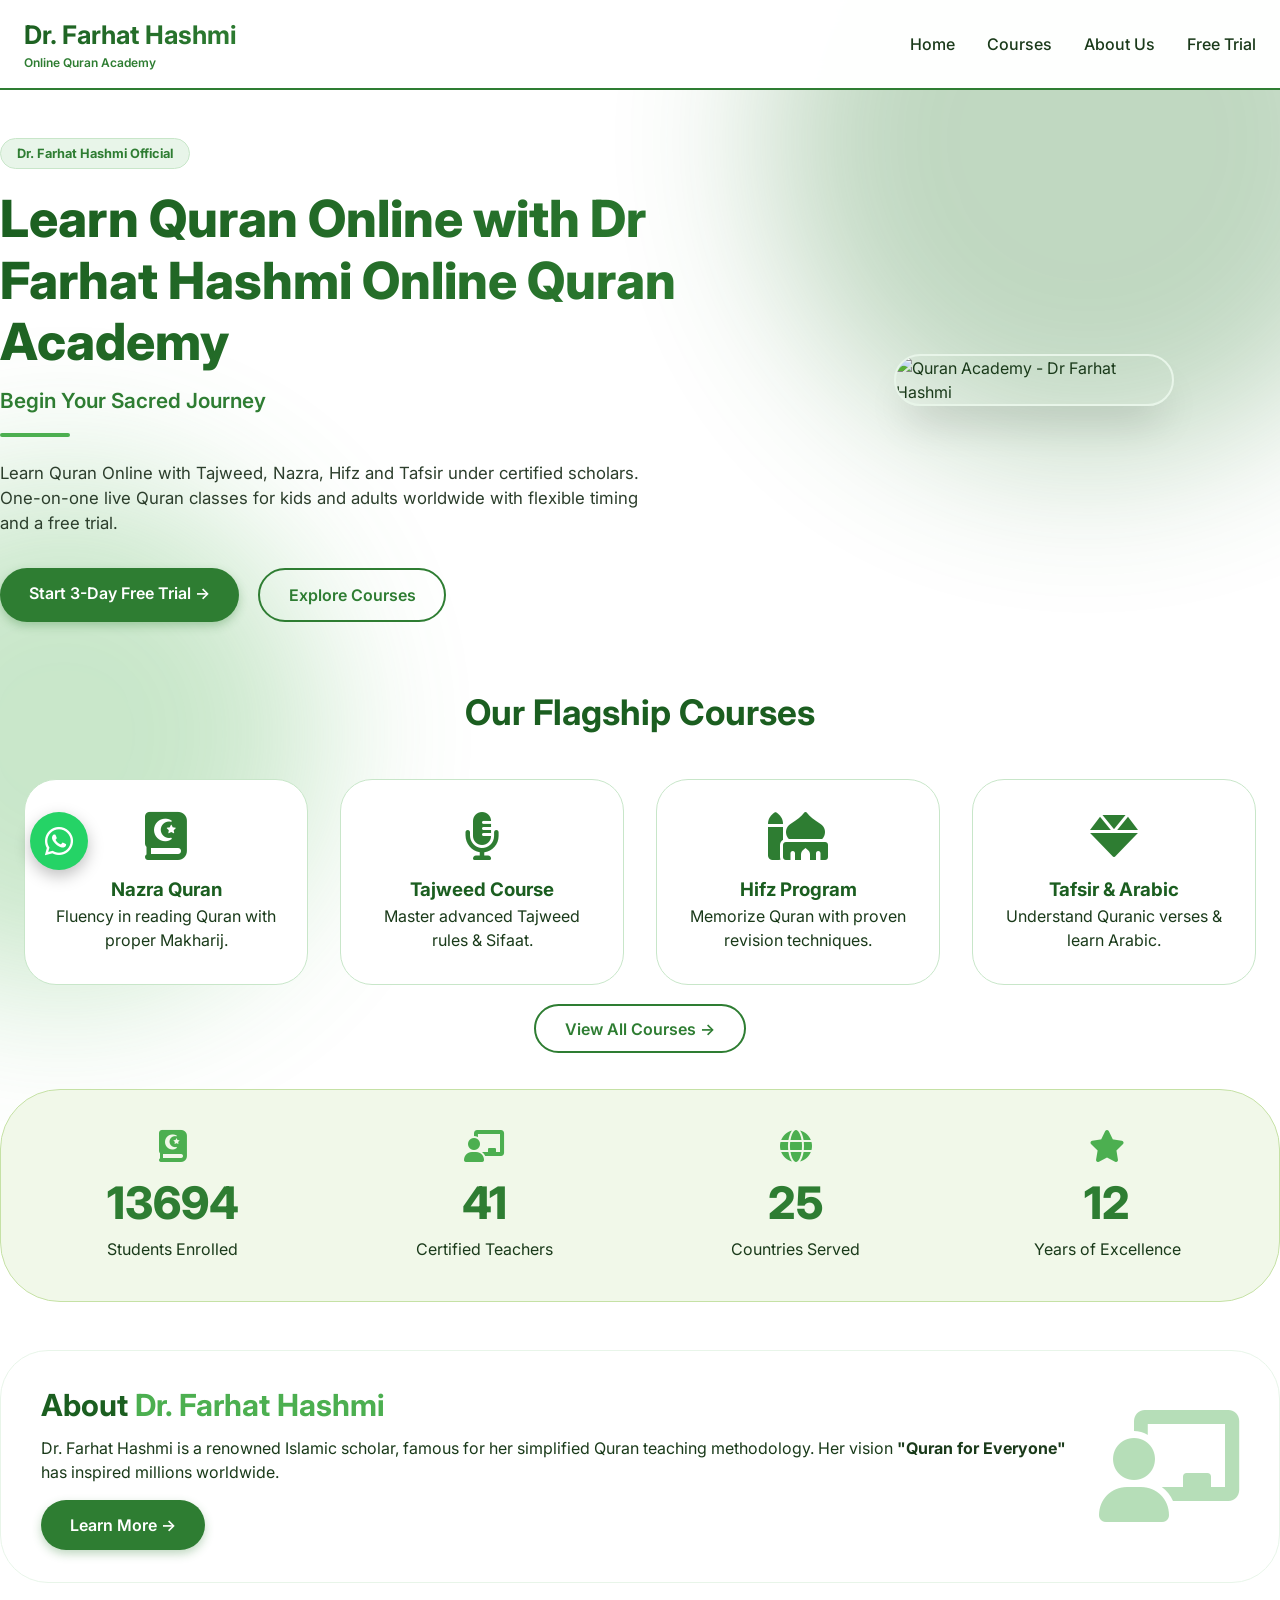
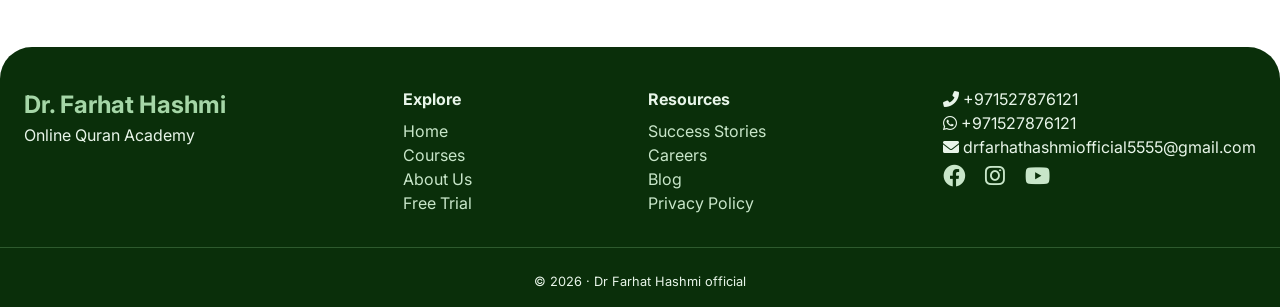
==== commit e5df7120: "Create index.html" ====
--- a/index.html
+++ b/index.html
@@ -3,52 +3,10 @@
 <head>
     <meta charset="UTF-8">
     <meta name="viewport" content="width=device-width, initial-scale=1.0, viewport-fit=cover">
-
-    <title>Online Quran Academy | Learn Quran Online with Tajweed, Hifz & Tafsir | Dr Farhat Hashmi</title>
-
-    <meta name="description" content="Join Dr Farhat Hashmi Online Quran Academy. Learn Quran Online with Tajweed, Nazra, Hifz and Tafsir through one-on-one live classes. Flexible timings for kids and adults worldwide.">
-
-    <meta name="keywords" content="Online Quran Academy, Learn Quran Online, Quran Classes for Kids, Quran Classes for Adults, Tajweed Course Online, Hifz Quran Program, Tafsir Quran, Islamic Education, Online Quran Teacher">
-
-    <meta name="robots" content="index, follow, max-image-preview:large">
-
-    <link rel="canonical" href="https://www.drfarhathashmi.online/">
-
-    <!-- Open Graph -->
-    <meta property="og:title" content="Online Quran Academy | Learn Quran Online with Dr Farhat Hashmi">
-    <meta property="og:description" content="Learn Quran Online with certified teachers. Tajweed, Nazra, Hifz and Tafsir classes available worldwide.">
-    <meta property="og:type" content="website">
-    <meta property="og:url" content="https://www.drfarhathashmi.online/">
-    <meta property="og:image" content="https://www.drfarhathashmi.online/images/og-image.jpg">
-    <meta property="og:site_name" content="Dr Farhat Hashmi Online Quran Academy">
-
-    <!-- Twitter -->
-    <meta name="twitter:card" content="summary_large_image">
-    <meta name="twitter:title" content="Online Quran Academy | Learn Quran Online">
-    <meta name="twitter:description" content="Join online Quran classes with qualified teachers worldwide.">
-    <meta name="twitter:image" content="https://www.drfarhathashmi.online/images/og-image.jpg">
-
-    <!-- Favicon - Fixed with Raw GitHub Link -->
-    <link rel="icon" type="image/png" sizes="32x32" href="https://raw.githubusercontent.com/Um4r719/awais/main/images/favicon.png">
-    <link rel="shortcut icon" href="https://raw.githubusercontent.com/Um4r719/awais/main/images/favicon.png">
-    <!-- Fonts & Styles -->
+    <title>Online Quran Academy | Dr Farhat Hashmi | White & Green</title>
     <link href="https://fonts.googleapis.com/css2?family=Inter:opsz,wght@14..32,300;400;500;600;700;800&display=swap" rel="stylesheet">
     <link rel="stylesheet" href="https://cdnjs.cloudflare.com/ajax/libs/font-awesome/6.0.0-beta3/css/all.min.css">
-
-    <!-- SEO Schema -->
-    <script type="application/ld+json">
-    {
-      "@context":"https://schema.org",
-      "@type":"EducationalOrganization",
-      "name":"Dr Farhat Hashmi Online Quran Academy",
-      "url":"https://www.drfarhathashmi.online",
-      "telephone":"+971527876121",
-      "email":"drfarhathashmiofficial5555@gmail.com",
-      "description":"Online Quran Academy offering Tajweed, Nazra, Hifz and Tafsir courses worldwide.",
-      "sameAs":[]
-    }
-    </script>
-       <style>
+    <style>
         * {
             margin: 0;
             padding: 0;
@@ -56,41 +14,44 @@
         }
         body {
             font-family: 'Inter', sans-serif;
-            background: #fefcf5;
-            color: #1e2a3a;
+            background: #ffffff;
+            color: #1a3a1a;
             line-height: 1.5;
             overflow-x: hidden;
         }
+        
+        /* Green accent shapes */
         .bg-shape {
             position: fixed;
             z-index: -1;
             border-radius: 50%;
             filter: blur(80px);
-            opacity: 0.4;
+            opacity: 0.3;
         }
         .shape-1 {
             width: 50vw;
             height: 50vw;
-            background: #d4af7a;
+            background: #2e7d32;
             top: -20vh;
             right: -10vw;
         }
         .shape-2 {
             width: 40vw;
             height: 40vw;
-            background: #b9945c;
+            background: #4caf50;
             bottom: -10vh;
             left: -15vw;
         }
+        
+        /* Navbar - White & Green */
         .navbar {
-            background: rgba(255, 252, 245, 0.96);
+            background: rgba(255, 255, 255, 0.98);
             backdrop-filter: blur(12px);
-            box-shadow: 0 4px 20px rgba(0,0,0,0.02);
             position: sticky;
             top: 0;
             z-index: 1000;
             padding: 1rem 0;
-            border-bottom: 1px solid #f0e5d2;
+            border-bottom: 2px solid #2e7d32;
         }
         .container {
             max-width: 1280px;
@@ -106,23 +67,21 @@
         .logo h1 {
             font-size: 1.6rem;
             font-weight: 700;
-            background: linear-gradient(135deg, #2c5a2e, #b8860b);
+            background: linear-gradient(135deg, #1b5e20, #2e7d32);
             -webkit-background-clip: text;
             background-clip: text;
             color: transparent;
-            letter-spacing: -0.3px;
         }
         .logo p {
             font-size: 0.75rem;
-            color: #8b6b3e;
-            font-weight: 500;
-            letter-spacing: 0.4px;
+            color: #2e7d32;
+            font-weight: 600;
         }
         .menu-icon {
             font-size: 1.8rem;
             cursor: pointer;
             display: none;
-            color: #b8860b;
+            color: #2e7d32;
         }
         .nav-links {
             display: flex;
@@ -132,55 +91,20 @@
         .nav-links a {
             text-decoration: none;
             font-weight: 500;
-            color: #2c3e2f;
+            color: #1a3a1a;
             transition: 0.2s;
-            font-size: 1rem;
         }
         .nav-links a:hover {
-            color: #b8860b;
-        }
-
-        /* ========= FIXED BUTTON LAYOUT ========= */
-        /* 
-           Chatbot (Tawk.to) button stays on LEFT side (bottom-left)
-           WhatsApp button on RIGHT side, positioned exactly BELOW the chatbot button
-           As per instruction: "chat bot button k neechy ha whatsapp button"
-           
-           However standard Tawk.to widget appears on right by default. To achieve:
-           - Chatbot button left side (we will override Tawk.to default position using CSS)
-           - WhatsApp button on right side, positioned lower so it sits "neechy" relative to the chatbot.
-           
-           Since Tawk.to can be repositioned to left using CSS targeting its iframe or container.
-           We'll inject custom styles to force the chat widget to bottom-left.
-           Then WhatsApp button stays on bottom-right but with extra bottom margin to be visually lower/neechy.
-           But user specifically wants: Chat bot button left, WhatsApp button right (neechy of chat bot? Actually "chat bot button k neechy ha whatsapp button" 
-           meaning WhatsApp button is below chatbot button. Since they are on opposite sides, "neechy" means vertically lower.
-           We will set WhatsApp button with a larger bottom offset so it appears lower than the chat button.
-        */
-        /* Force Tawk.to Chat Widget to BOTTOM-LEFT */
-        iframe[src*="tawk.to"], 
-        div[id^="tawk"] iframe,
-        iframe[title*="chat"] {
-            /* will target via script later but also style via parent */
-        }
-        /* Ensure chat container moves to left */
-        .tawk-min-container, 
-        .tawk-button-container {
-            left: 20px !important;
-            right: auto !important;
-        }
-        /* Override default Tawk positioning to left side */
-        body .tawk-branding,
-        body .tawk-min-chat {
-            left: 20px !important;
-            right: auto !important;
-        }
-        
-        /* WhatsApp Button - Right side, positioned BELOW the chat button (extra bottom margin) */
+            color: #2e7d32;
+            font-weight: 600;
+        }
+
+        /* ========= FIXED: WHATSAPP LEFT SIDE, CHATBOT RIGHT SIDE ========= */
+        /* WhatsApp Button - LEFT side */
         .float-wa {
             position: fixed;
-            bottom: 110px;        /* Positioned higher but we want it below left chat button visually? Actually we want right side but "neechy" means vertically lower. So we set large bottom spacing so it sits lower than chat button which is at left. */
-            right: 30px;
+            bottom: 30px;
+            left: 30px;
             background: #25D366;
             color: white;
             width: 58px;
@@ -191,7 +115,7 @@
             justify-content: center;
             font-size: 32px;
             box-shadow: 0 6px 16px rgba(0,0,0,0.25);
-            z-index: 9998;
+            z-index: 9999;
             transition: all 0.2s ease;
             text-decoration: none;
             animation: waPulse 1.2s infinite;
@@ -208,42 +132,40 @@
             background: #20b359;
         }
         
-        /* Mobile adjustments: ensure WhatsApp button doesn't overlap and sits below left chat */
         @media (max-width: 640px) {
             .float-wa {
-                bottom: 90px;
-                right: 20px;
+                bottom: 20px;
+                left: 20px;
                 width: 52px;
                 height: 52px;
                 font-size: 28px;
             }
         }
         
-        /* Additional style to move Tawk chat widget to left side with high priority */
+        /* Tawk.to Chat Widget - forced to BOTTOM-RIGHT side */
         .tawk-frame,
-        iframe[name^="tawk"] {
-            left: 20px !important;
-            right: auto !important;
-        }
-        
-        /* For the floating chat button container to be on left */
-        #tawkchat-status-text,
-        [class*="tawk"] {
-            left: 20px !important;
-        }
-        
-        /* Override default positioning injected by Tawk script */
-        div[class*="tawk-min-container"] {
-            left: 20px !important;
-            right: auto !important;
+        iframe[src*="tawk.to"],
+        div[class*="tawk-min-container"],
+        .tawk-icon,
+        [id*="tawk"] iframe,
+        iframe[title*="chat"] {
+            right: 20px !important;
+            left: auto !important;
             bottom: 20px !important;
-        }
-        
-        /* Ensure the widget bubble aligns left */
-        .tawk-icon {
-            left: 0 !important;
-        }
-        
+            top: auto !important;
+        }
+        
+        .tawk-button-container {
+            right: 20px !important;
+            left: auto !important;
+        }
+        
+        .tawk-branding {
+            right: 20px !important;
+            left: auto !important;
+        }
+        
+        /* Hero Section */
         .hero {
             display: flex;
             align-items: center;
@@ -257,19 +179,20 @@
         }
         .academy-badge {
             display: inline-block;
-            background: #e9e0cf;
+            background: #e8f5e9;
             padding: 0.3rem 1rem;
             border-radius: 40px;
-            font-weight: 600;
+            font-weight: 700;
             font-size: 0.8rem;
-            color: #7a5700;
+            color: #2e7d32;
             margin-bottom: 1.2rem;
+            border: 1px solid #c8e6c9;
         }
         .hero-content h1 {
             font-size: 3.2rem;
             font-weight: 800;
             line-height: 1.2;
-            background: linear-gradient(135deg, #1f471f, #aa7c3c);
+            background: linear-gradient(135deg, #1b5e20, #2e7d32);
             -webkit-background-clip: text;
             background-clip: text;
             color: transparent;
@@ -277,19 +200,19 @@
         }
         .hero-tagline {
             font-size: 1.3rem;
-            font-weight: 500;
-            color: #b07933;
-            letter-spacing: -0.2px;
+            font-weight: 600;
+            color: #2e7d32;
         }
         .hero-divider {
             width: 70px;
-            height: 3px;
-            background: #e0bc7c;
+            height: 4px;
+            background: #4caf50;
             margin: 1rem 0 1.5rem 0;
+            border-radius: 4px;
         }
         .hero-desc {
             font-size: 1.05rem;
-            color: #2d3e2a;
+            color: #2c3e2c;
             margin-bottom: 2rem;
             max-width: 90%;
         }
@@ -299,7 +222,7 @@
             flex-wrap: wrap;
         }
         .btn-primary {
-            background: #b47c2e;
+            background: #2e7d32;
             color: white;
             padding: 0.8rem 1.8rem;
             border-radius: 40px;
@@ -307,43 +230,44 @@
             font-weight: 600;
             transition: 0.2s;
             display: inline-block;
-            border: none;
-            box-shadow: 0 4px 10px rgba(180,124,46,0.3);
+            box-shadow: 0 4px 10px rgba(46,125,50,0.3);
         }
         .btn-primary:hover {
-            background: #9b671f;
+            background: #1b5e20;
             transform: scale(1.02);
         }
         .btn-outline {
             background: transparent;
-            border: 2px solid #b47c2e;
-            color: #b47c2e;
+            border: 2px solid #2e7d32;
+            color: #2e7d32;
             padding: 0.8rem 1.8rem;
             border-radius: 40px;
             font-weight: 600;
             text-decoration: none;
             transition: 0.2s;
         }
+        .btn-outline:hover {
+            background: #e8f5e9;
+            border-color: #1b5e20;
+            color: #1b5e20;
+        }
         .hero-icon {
             flex: 0.8;
             display: flex;
             justify-content: center;
-            align-items: center;
         }
         .quran-pak-img {
             max-width: 280px;
             width: 100%;
             height: auto;
             border-radius: 28px;
-            box-shadow: 0 25px 40px -12px rgba(0,0,0,0.2);
-            object-fit: cover;
-            transition: 0.3s;
+            box-shadow: 0 25px 40px -12px rgba(0,0,0,0.15);
+            border: 2px solid #e8f5e9;
         }
         @media (max-width: 900px) {
             .hero {
                 flex-direction: column;
                 text-align: center;
-                gap: 1rem;
             }
             .hero-content h1 {
                 font-size: 2.4rem;
@@ -359,7 +283,6 @@
             }
             .quran-pak-img {
                 max-width: 240px;
-                margin-top: 0.5rem;
             }
         }
         @media (max-width: 768px) {
@@ -370,30 +293,30 @@
                 display: none;
                 flex-direction: column;
                 width: 100%;
-                background: #fffbf0;
+                background: #ffffff;
                 padding: 1.5rem;
                 border-radius: 24px;
                 margin-top: 1rem;
                 gap: 1rem;
                 text-align: center;
+                border: 1px solid #c8e6c9;
             }
             .nav-links.active {
                 display: flex;
             }
-            .nav-container {
-                flex-wrap: wrap;
-            }
             .quran-pak-img {
                 max-width: 200px;
             }
         }
+        
         .section-title {
             font-size: 2.2rem;
             font-weight: 700;
             text-align: center;
             margin-bottom: 2.5rem;
-            color: #2d4827;
-        }
+            color: #1b5e20;
+        }
+        
         .courses-grid {
             display: grid;
             grid-template-columns: repeat(auto-fit, minmax(240px, 1fr));
@@ -405,25 +328,34 @@
             border-radius: 32px;
             padding: 2rem 1.5rem;
             text-align: center;
-            box-shadow: 0 12px 26px -8px rgba(0,0,0,0.05);
+            border: 1px solid #c8e6c9;
             transition: 0.25s;
-            border: 1px solid #f2e5d4;
+        }
+        .course-card:hover {
+            transform: translateY(-5px);
+            border-color: #4caf50;
+            box-shadow: 0 20px 30px -12px rgba(46,125,50,0.15);
         }
         .course-card i {
             font-size: 3rem;
-            color: #b8860b;
+            color: #2e7d32;
             margin-bottom: 1rem;
         }
+        .course-card h3 {
+            color: #1b5e20;
+        }
+        
         .metrics-container {
             display: flex;
             flex-wrap: wrap;
             justify-content: space-between;
             gap: 2rem;
-            background: #fff8ef;
+            background: #f1f8e9;
             border-radius: 60px;
             padding: 2.5rem 2rem;
             margin: 3rem auto;
             text-align: center;
+            border: 1px solid #c5e1a5;
         }
         .metric-card {
             flex: 1;
@@ -432,31 +364,40 @@
         .metric-number {
             font-size: 2.8rem;
             font-weight: 800;
-            color: #b07933;
-        }
+            color: #2e7d32;
+        }
+        .metric-card i {
+            font-size: 2rem;
+            color: #4caf50;
+            margin-bottom: 0.5rem;
+        }
+        
         .about-wrap {
             display: flex;
             align-items: center;
             gap: 2rem;
-            background: linear-gradient(105deg, #fff7ed 0%, #fffcf5 100%);
+            background: #ffffff;
             border-radius: 48px;
             padding: 2rem 2.5rem;
             margin-top: 1rem;
+            border: 1px solid #e8f5e9;
         }
         .about-text h2 {
             font-size: 1.9rem;
             margin-bottom: 0.5rem;
+            color: #1b5e20;
         }
         .about-text span {
-            color: #bb8230;
+            color: #4caf50;
         }
         .about-icon i {
-            color: #e0bc8c;
-            opacity: 0.7;
-  }        }
+            color: #a5d6a7;
+            opacity: 0.8;
+        }
+        
         footer {
-            background: #1f2a1b;
-            color: #e6dccf;
+            background: #0a2f0a;
+            color: #e8f5e9;
             margin-top: 4rem;
             padding: 2.5rem 0 1rem;
             border-radius: 32px 32px 0 0;
@@ -469,17 +410,21 @@
         }
         .footer-logo h3 {
             font-size: 1.5rem;
+            color: #a5d6a7;
         }
         .footer-links ul {
             list-style: none;
             margin-top: 0.5rem;
         }
         .footer-links a, .footer-contact a {
-            color: #ddcdb2;
+            color: #c8e6c9;
             text-decoration: none;
         }
+        .footer-links a:hover, .footer-contact a:hover {
+            color: #ffffff;
+        }
         .social-icons a {
-            color: #f3e5c9;
+            color: #c8e6c9;
             margin-right: 1rem;
             font-size: 1.4rem;
         }
@@ -487,7 +432,7 @@
             text-align: center;
             margin-top: 2rem;
             font-size: 0.8rem;
-            border-top: 1px solid #3b4635;
+            border-top: 1px solid #2e5a2e;
             padding-top: 1.5rem;
         }
         .text-center {
@@ -509,11 +454,7 @@
                 font-size: 2rem;
             }
             .section-title {
-                font-size: 1.8rem;
-            }
-            .btn-mobile-full {
-                display: inline-block;
-                margin-top: 0.5rem;
+        font-size: 1.8rem;
             }
         }
         .fade-up {
@@ -532,31 +473,13 @@
             opacity: 1;
             transform: translateY(0);
         }
-        /* Force Tawk to left side with important flags */
-        .tawk-frame,
-        iframe[title*="chat"],
-        iframe[src*="tawk.to"] {
-            right: auto !important;
-            left: 20px !important;
-            bottom: 20px !important;
-            top: auto !important;
-        }
-        /* For the chat button bubble container */
-        [id*="tawk"] iframe {
-            right: auto !important;
-            left: 20px !important;
-        }
     </style>
 </head>
 <body>
 
 <div class="bg-shape shape-1"></div>
 <div class="bg-shape shape-2"></div>
-
-<!-- 
-    WHATSAPP BUTTON: Right side, positioned with bottom margin to be visually "neechy" (below) compared to the chatbot button on left.
-    Chatbot button is forced to bottom-left via CSS and JS overrides.
--->
+<!-- WHATSAPP BUTTON - LEFT SIDE (FIXED) -->
 <a href="https://wa.me/971527876121?text=Assalamu%20Alaikum!%20I%20want%20Free%20Trial" class="float-wa" target="_blank" rel="noopener noreferrer">
     <i class="fab fa-whatsapp"></i>
 </a>
@@ -571,12 +494,10 @@
             <i class="fas fa-bars"></i>
         </div>
         <ul class="nav-links" id="navLinks">
-            <li><a href="index.html">Home</a></li>
-            <li><a href="courses.html">Courses</a></li>
-            <li><a href="about.html">About</a></li>
-            <li><a href="testimonials.html">Testimonials</a></li>
-            <li><a href="admission.html">Admission</a></li>
-            <li><a href="contact.html">Contact</a></li>
+            <li><a href="#">Home</a></li>
+            <li><a href="#">Courses</a></li>
+            <li><a href="#">About Us</a></li>
+            <li><a href="#">Free Trial</a></li>
         </ul>
     </div>
 </nav>
@@ -585,16 +506,16 @@
     <section id="home">
         <div class="container hero">
             <div class="hero-content fade-up">
-                <div class="academy-badge">Dr. Farhat Hashmi</div>
+                <div class="academy-badge">Dr. Farhat Hashmi Official</div>
                 <h1>Learn Quran Online with Dr Farhat Hashmi Online Quran Academy</h1>
                 <p class="hero-tagline">Begin Your Sacred Journey</p>
                 <div class="hero-divider"></div>
                 <p class="hero-desc">
-Learn Quran Online with Tajweed, Nazra, Hifz and Tafsir under certified scholars. One-on-one live Quran classes for kids and adults worldwide with flexible timings and a free trial.
+Learn Quran Online with Tajweed, Nazra, Hifz and Tafsir under certified scholars. One-on-one live Quran classes for kids and adults worldwide with flexible timing and a free trial.
 </p>
                 <div class="hero-buttons">
-                    <a href="admission.html" class="btn-primary">Start 3-Day Free Trial →</a>
-                    <a href="courses.html" class="btn-outline">Explore Courses</a>
+                    <a href="#" class="btn-primary">Start 3-Day Free Trial →</a>
+                    <a href="#" class="btn-outline">Explore Courses</a>
                 </div>
             </div>
             <div class="hero-icon fade-up delay-1">
@@ -610,29 +531,29 @@
         <div class="container">
             <h2 class="section-title reveal">Our Flagship Courses</h2>
             <div class="courses-grid">
-                <div class="course-card card-hover reveal">
+                <div class="course-card reveal">
                     <i class="fas fa-book-quran"></i>
                     <h3>Nazra Quran</h3>
                     <p>Fluency in reading Quran with proper Makharij.</p>
                 </div>
-                <div class="course-card card-hover reveal">
+                <div class="course-card reveal">
                     <i class="fas fa-microphone-alt"></i>
                     <h3>Tajweed Course</h3>
                     <p>Master advanced Tajweed rules & Sifaat.</p>
                 </div>
-                <div class="course-card card-hover reveal">
+                <div class="course-card reveal">
                     <i class="fas fa-mosque"></i>
                     <h3>Hifz Program</h3>
                     <p>Memorize Quran with proven revision techniques.</p>
                 </div>
-                <div class="course-card card-hover reveal">
+                <div class="course-card reveal">
                     <i class="fas fa-gem"></i>
                     <h3>Tafsir & Arabic</h3>
                     <p>Understand Quranic verses & learn Arabic.</p>
                 </div>
             </div>
-            <div class="text-center" style="text-align: center; margin-top: 20px;">
-                <a href="courses.html" class="btn-outline">View All Courses →</a>
+            <div class="text-center" style="margin-top: 20px;">
+                <a href="#" class="btn-outline">View All Courses →</a>
             </div>
         </div>
     </section>
@@ -640,22 +561,22 @@
     <section id="metrics">
         <div class="container metrics-container reveal">
             <div class="metric-card">
-                <i class="fas fa-quran metric-icon"></i>
+                <i class="fas fa-quran"></i>
                 <div class="metric-number" data-target="15000">0</div>
                 <p>Students Enrolled</p>
             </div>
             <div class="metric-card">
-                <i class="fas fa-chalkboard-teacher metric-icon"></i>
+                <i class="fas fa-chalkboard-teacher"></i>
                 <div class="metric-number" data-target="45">0</div>
                 <p>Certified Teachers</p>
             </div>
             <div class="metric-card">
-                <i class="fas fa-globe metric-icon"></i>
+                <i class="fas fa-globe"></i>
                 <div class="metric-number" data-target="25">0</div>
                 <p>Countries Served</p>
             </div>
             <div class="metric-card">
-                <i class="fas fa-star metric-icon"></i>
+                <i class="fas fa-star"></i>
                 <div class="metric-number" data-target="12">0</div>
                 <p>Years of Excellence</p>
             </div>
@@ -667,7 +588,7 @@
             <div class="about-text">
                 <h2>About <span>Dr. Farhat Hashmi</span></h2>
                 <p>Dr. Farhat Hashmi is a renowned Islamic scholar, famous for her simplified Quran teaching methodology. Her vision <strong>"Quran for Everyone"</strong> has inspired millions worldwide.</p>
-                <a href="about.html" class="btn-primary btn-mobile-full" style="margin-top: 1rem; display: inline-block;">Learn More →</a>
+                <a href="#" class="btn-primary" style="margin-top: 1rem; display: inline-block;">Learn More →</a>
             </div>
             <div class="about-icon">
                 <i class="fas fa-chalkboard-teacher fa-7x"></i>
@@ -685,16 +606,16 @@
         <div class="footer-links">
             <h4>Explore</h4>
             <ul>
-                <li><a href="index.html">Home</a></li>
-                <li><a href="courses.html">Courses</a></li>
-                <li><a href="about.html">About Us</a></li>
-                <li><a href="admission.html">Free Trial</a></li>
+                <li><a href="#">Home</a></li>
+                <li><a href="#">Courses</a></li>
+                <li><a href="#">About Us</a></li>
+                <li><a href="#">Free Trial</a></li>
             </ul>
         </div>
         <div class="footer-links">
             <h4>Resources</h4>
             <ul>
-                <li><a href="testimonials.html">Success Stories</a></li>
+                <li><a href="#">Success Stories</a></li>
                 <li><a href="#">Careers</a></li>
                 <li><a href="#">Blog</a></li>
                 <li><a href="#">Privacy Policy</a></li>
@@ -725,7 +646,8 @@
             navLinks.classList.toggle('active');
         });
     }
-    // Animated counter for metrics
+
+    // Animated counter
     const counters = document.querySelectorAll('.metric-number');
     const startCounters = () => {
         counters.forEach(counter => {
@@ -775,47 +697,40 @@
             }
         }, 800);
         
-        // FORCE TAWK CHAT TO LEFT SIDE (BOTTOM-LEFT)
-        // This overrides any default right positioning from Tawk script
+        // Force Tawk.to chat widget to BOTTOM-RIGHT
         const style = document.createElement('style');
         style.textContent = `
             .tawk-frame, 
             iframe[src*="tawk.to"],
             div[class*="tawk-min-container"],
             .tawk-icon,
-            [id*="tawk"] iframe {
-                left: 20px !important;
-                right: auto !important;
+            [id*="tawk"] iframe,
+            iframe[title*="chat"] {
+                right: 20px !important;
+                left: auto !important;
                 bottom: 20px !important;
                 top: auto !important;
             }
             .tawk-button-container {
-                left: 20px !important;
-                right: auto !important;
-            }
-            iframe[title*="chat"] {
-                left: 20px !important;
-                right: auto !important;
+                right: 20px !important;
+                left: auto !important;
+            }
+            .tawk-branding {
+                right: 20px !important;
+                left: auto !important;
             }
         `;
         document.head.appendChild(style);
         
-        // Additionally, after Tawk loads, reposition its iframe
         const checkAndReposition = setInterval(() => {
             const tawkIframes = document.querySelectorAll('iframe[src*="tawk.to"]');
             tawkIframes.forEach(iframe => {
-                iframe.style.left = '20px';
-                iframe.style.right = 'auto';
+                iframe.style.right = '20px';
+                iframe.style.left = 'auto';
                 iframe.style.bottom = '20px';
-                iframe.style.top = 'auto';
-            });
-            const tawkDivs = document.querySelectorAll('[class*="tawk-min-container"]');
-            tawkDivs.forEach(div => {
-                div.style.left = '20px';
-                div.style.right = 'auto';
             });
         }, 500);
-        setTimeout(() => clearInterval(checkAndReposition), 5000);
+        setTimeout(() => clearInterval(checkAndReposition), 6000);
     });
 
     window.addEventListener('resize', () => {
@@ -825,39 +740,31 @@
     });
 </script>
 
-<!-- Tawk.to Chat Script (Chatbot on LEFT side - forced via CSS and JS) -->
+<!-- Tawk.to Chat Script - Chatbot on RIGHT side -->
 <script type="text/javascript">
-    var Tawk_API=Tawk_API||{}, Tawk_LoadStart=new Date();
-    (function(){
-        var s1=document.createElement("script"),s0=document.getElementsByTagName("script")[0];
-        s1.async=true;
-        s1.src='https://embed.tawk.to/69e3ce72840f7e1c346a8c75/1jmgtss37';
-        s1.charset='UTF-8';
-        s1.setAttribute('crossorigin','*');
-        s0.parentNode.insertBefore(s1,s0);
-    })();
+    var Tawk_API = Tawk_API || {};
+    var Tawk_LoadStart = new Date();
     
-    // Ensure Tawk defaults to left alignment once loaded
-    Tawk_API = Tawk_API || {};
     Tawk_API.onLoad = function() {
-        // reposition widget to left side after load
-        if (typeof Tawk_API.getWidget === 'function') {
-            try {
-                Tawk_API.setAttributes({
-                    'position': 'bottom-left'
-                }, function() {});
-            } catch(e) {}
-        }
-        // manual DOM adjustment
         setTimeout(() => {
             let frames = document.querySelectorAll('iframe[src*="tawk.to"]');
             frames.forEach(f => {
-                f.style.left = '20px';
-                f.style.right = 'auto';
+                f.style.right = '20px';
+                f.style.left = 'auto';
                 f.style.bottom = '20px';
             });
-        }, 300);
+        }, 200);
     };
+    
+    (function(){
+        var s1 = document.createElement("script");
+        var s0 = document.getElementsByTagName("script")[0];
+        s1.async = true;
+        s1.src = 'https://embed.tawk.to/69e3ce72840f7e1c346a8c75/1jmgtss37';
+        s1.charset = 'UTF-8';
+        s1.setAttribute('crossorigin', '*');
+        s0.parentNode.insertBefore(s1, s0);
+    })();
 </script>
 </body>
 </html>
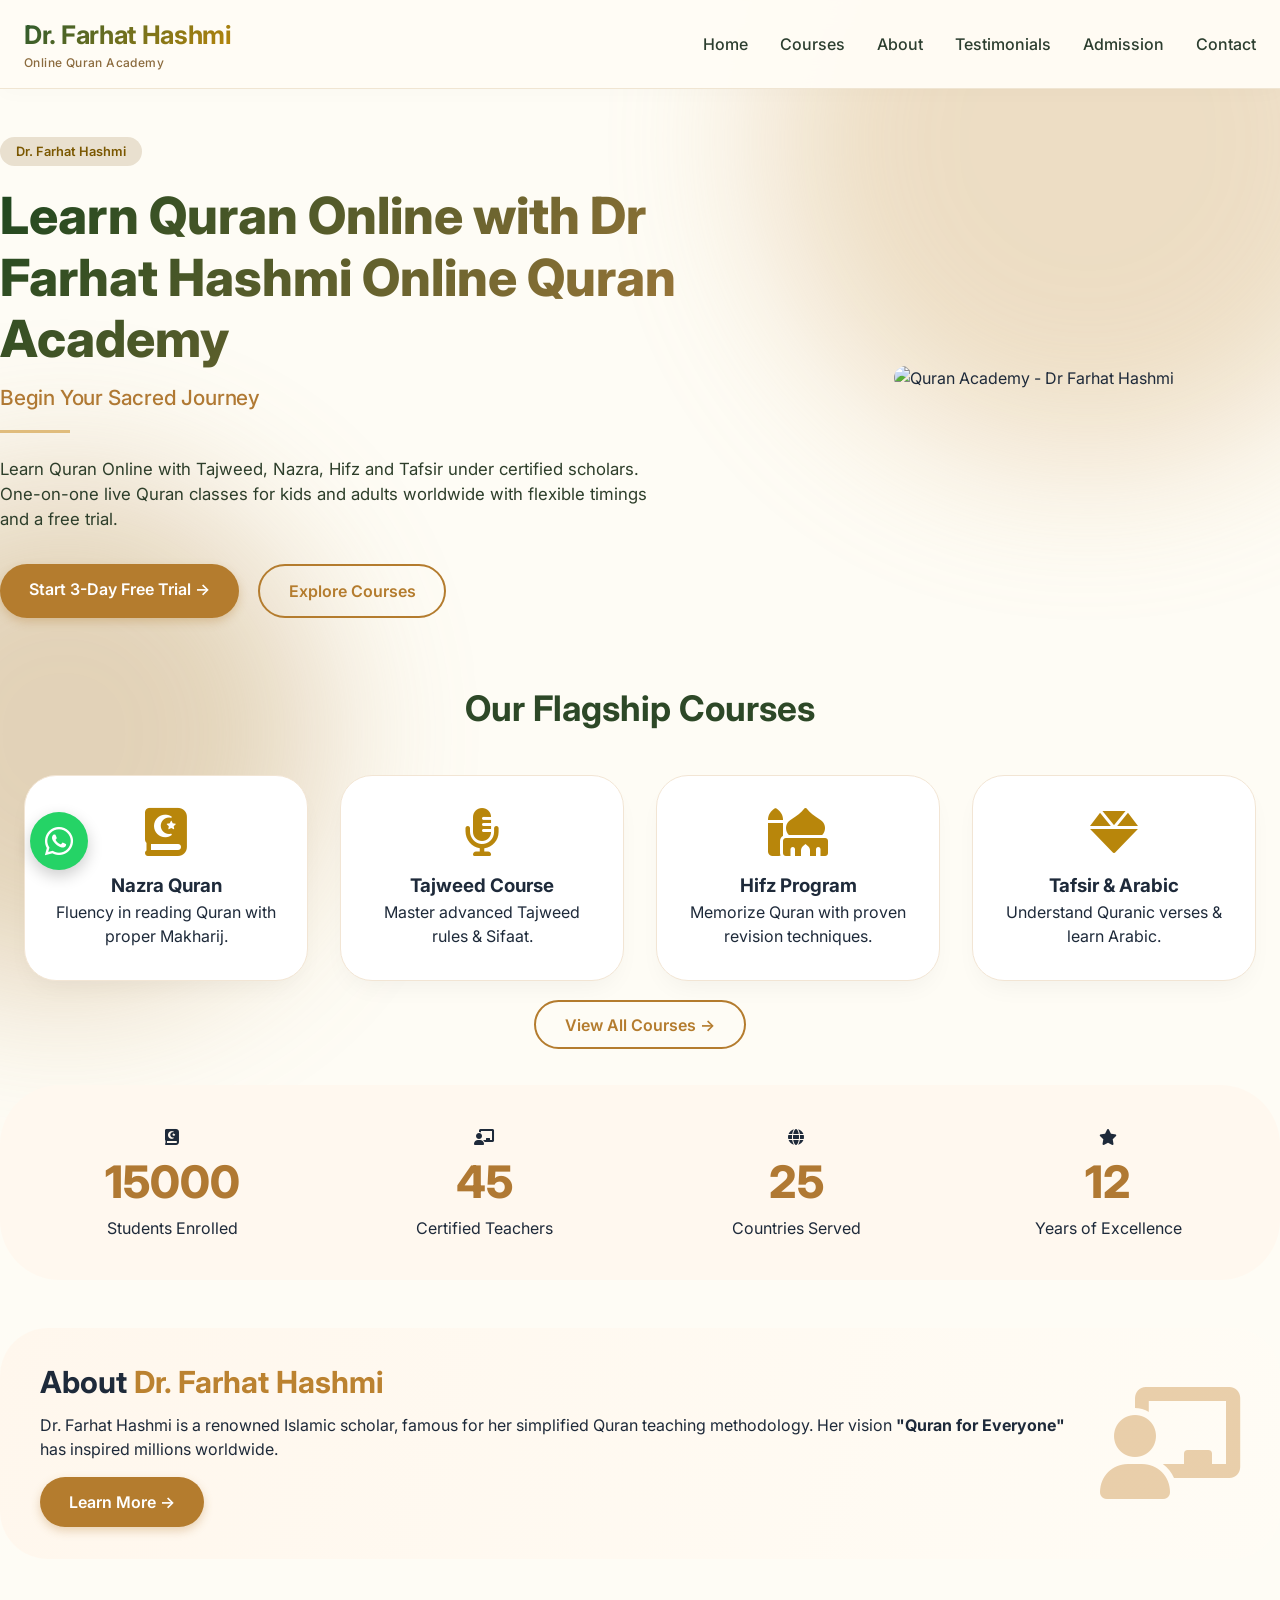
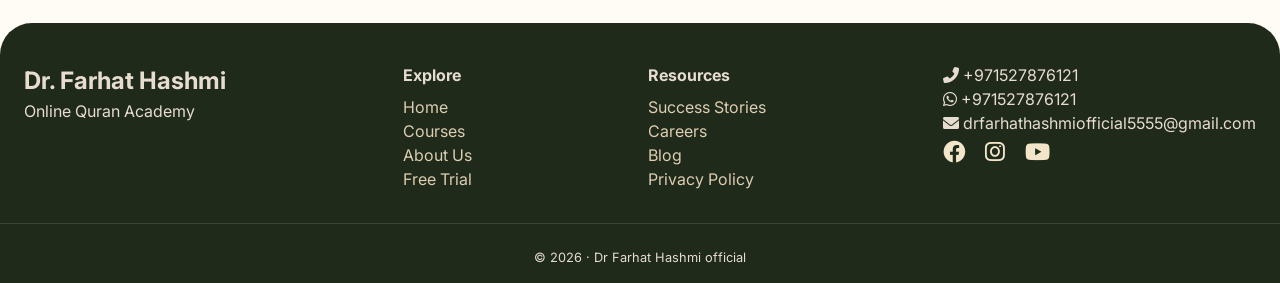
==== commit e92e50fd: "Create index.html" ====
--- a/index.html
+++ b/index.html
@@ -3,9 +3,52 @@
 <head>
     <meta charset="UTF-8">
     <meta name="viewport" content="width=device-width, initial-scale=1.0, viewport-fit=cover">
-    <title>Online Quran Academy | Dr Farhat Hashmi | White & Green</title>
+
+    <title>Online Quran Academy | Learn Quran Online with Tajweed, Hifz & Tafsir | Dr Farhat Hashmi</title>
+
+    <meta name="description" content="Join Dr Farhat Hashmi Online Quran Academy. Learn Quran Online with Tajweed, Nazra, Hifz and Tafsir through one-on-one live classes. Flexible timings for kids and adults worldwide.">
+
+    <meta name="keywords" content="Online Quran Academy, Learn Quran Online, Quran Classes for Kids, Quran Classes for Adults, Tajweed Course Online, Hifz Quran Program, Tafsir Quran, Islamic Education, Online Quran Teacher">
+
+    <meta name="robots" content="index, follow, max-image-preview:large">
+
+    <link rel="canonical" href="https://www.drfarhathashmi.online/">
+
+    <!-- Open Graph -->
+    <meta property="og:title" content="Online Quran Academy | Learn Quran Online with Dr Farhat Hashmi">
+    <meta property="og:description" content="Learn Quran Online with certified teachers. Tajweed, Nazra, Hifz and Tafsir classes available worldwide.">
+    <meta property="og:type" content="website">
+    <meta property="og:url" content="https://www.drfarhathashmi.online/">
+    <meta property="og:image" content="https://www.drfarhathashmi.online/images/og-image.jpg">
+    <meta property="og:site_name" content="Dr Farhat Hashmi Online Quran Academy">
+
+    <!-- Twitter -->
+    <meta name="twitter:card" content="summary_large_image">
+    <meta name="twitter:title" content="Online Quran Academy | Learn Quran Online">
+    <meta name="twitter:description" content="Join online Quran classes with qualified teachers worldwide.">
+    <meta name="twitter:image" content="https://www.drfarhathashmi.online/images/og-image.jpg">
+
+    <!-- Favicon - Fixed with Raw GitHub Link -->
+    <link rel="icon" type="image/png" sizes="32x32" href="https://raw.githubusercontent.com/Um4r719/awais/main/images/favicon.png">
+    <link rel="shortcut icon" href="https://raw.githubusercontent.com/Um4r719/awais/main/images/favicon.png">
+
+    <!-- Fonts & Styles -->
     <link href="https://fonts.googleapis.com/css2?family=Inter:opsz,wght@14..32,300;400;500;600;700;800&display=swap" rel="stylesheet">
     <link rel="stylesheet" href="https://cdnjs.cloudflare.com/ajax/libs/font-awesome/6.0.0-beta3/css/all.min.css">
+
+    <!-- SEO Schema -->
+    <script type="application/ld+json">
+    {
+      "@context":"https://schema.org",
+      "@type":"EducationalOrganization",
+      "name":"Dr Farhat Hashmi Online Quran Academy",
+      "url":"https://www.drfarhathashmi.online",
+      "telephone":"+971527876121",
+      "email":"drfarhathashmiofficial5555@gmail.com",
+      "description":"Online Quran Academy offering Tajweed, Nazra, Hifz and Tafsir courses worldwide.",
+      "sameAs":[]
+    }
+    </script>
     <style>
         * {
             margin: 0;
@@ -14,44 +57,41 @@
         }
         body {
             font-family: 'Inter', sans-serif;
-            background: #ffffff;
-            color: #1a3a1a;
+            background: #fefcf5;
+            color: #1e2a3a;
             line-height: 1.5;
             overflow-x: hidden;
         }
-        
-        /* Green accent shapes */
         .bg-shape {
             position: fixed;
             z-index: -1;
             border-radius: 50%;
             filter: blur(80px);
-            opacity: 0.3;
+            opacity: 0.4;
         }
         .shape-1 {
             width: 50vw;
             height: 50vw;
-            background: #2e7d32;
+            background: #d4af7a;
             top: -20vh;
             right: -10vw;
         }
         .shape-2 {
             width: 40vw;
             height: 40vw;
-            background: #4caf50;
+            background: #b9945c;
             bottom: -10vh;
             left: -15vw;
         }
-        
-        /* Navbar - White & Green */
         .navbar {
-            background: rgba(255, 255, 255, 0.98);
+            background: rgba(255, 252, 245, 0.96);
             backdrop-filter: blur(12px);
+            box-shadow: 0 4px 20px rgba(0,0,0,0.02);
             position: sticky;
             top: 0;
             z-index: 1000;
             padding: 1rem 0;
-            border-bottom: 2px solid #2e7d32;
+            border-bottom: 1px solid #f0e5d2;
         }
         .container {
             max-width: 1280px;
@@ -67,21 +107,23 @@
         .logo h1 {
             font-size: 1.6rem;
             font-weight: 700;
-            background: linear-gradient(135deg, #1b5e20, #2e7d32);
+            background: linear-gradient(135deg, #2c5a2e, #b8860b);
             -webkit-background-clip: text;
             background-clip: text;
             color: transparent;
+            letter-spacing: -0.3px;
         }
         .logo p {
             font-size: 0.75rem;
-            color: #2e7d32;
-            font-weight: 600;
+            color: #8b6b3e;
+            font-weight: 500;
+            letter-spacing: 0.4px;
         }
         .menu-icon {
             font-size: 1.8rem;
             cursor: pointer;
             display: none;
-            color: #2e7d32;
+            color: #b8860b;
         }
         .nav-links {
             display: flex;
@@ -91,16 +133,14 @@
         .nav-links a {
             text-decoration: none;
             font-weight: 500;
-            color: #1a3a1a;
+            color: #2c3e2f;
             transition: 0.2s;
+            font-size: 1rem;
         }
         .nav-links a:hover {
-            color: #2e7d32;
-            font-weight: 600;
-        }
-
-        /* ========= FIXED: WHATSAPP LEFT SIDE, CHATBOT RIGHT SIDE ========= */
-        /* WhatsApp Button - LEFT side */
+            color: #b8860b;
+        }
+                /* WHATSAPP BUTTON - MOVED TO LEFT SIDE */
         .float-wa {
             position: fixed;
             bottom: 30px;
@@ -114,17 +154,10 @@
             align-items: center;
             justify-content: center;
             font-size: 32px;
-            box-shadow: 0 6px 16px rgba(0,0,0,0.25);
-            z-index: 9999;
-            transition: all 0.2s ease;
+            box-shadow: 0 6px 16px rgba(0,0,0,0.2);
+            z-index: 999;
+            transition: 0.2s;
             text-decoration: none;
-            animation: waPulse 1.2s infinite;
-        }
-        
-        @keyframes waPulse {
-            0% { box-shadow: 0 0 0 0 rgba(37, 211, 102, 0.5); }
-            70% { box-shadow: 0 0 0 12px rgba(37, 211, 102, 0); }
-            100% { box-shadow: 0 0 0 0 rgba(37, 211, 102, 0); }
         }
         
         .float-wa:hover {
@@ -132,6 +165,7 @@
             background: #20b359;
         }
         
+        /* Mobile adjustment for left side */
         @media (max-width: 640px) {
             .float-wa {
                 bottom: 20px;
@@ -142,30 +176,6 @@
             }
         }
         
-        /* Tawk.to Chat Widget - forced to BOTTOM-RIGHT side */
-        .tawk-frame,
-        iframe[src*="tawk.to"],
-        div[class*="tawk-min-container"],
-        .tawk-icon,
-        [id*="tawk"] iframe,
-        iframe[title*="chat"] {
-            right: 20px !important;
-            left: auto !important;
-            bottom: 20px !important;
-            top: auto !important;
-        }
-        
-        .tawk-button-container {
-            right: 20px !important;
-            left: auto !important;
-        }
-        
-        .tawk-branding {
-            right: 20px !important;
-            left: auto !important;
-        }
-        
-        /* Hero Section */
         .hero {
             display: flex;
             align-items: center;
@@ -179,20 +189,19 @@
         }
         .academy-badge {
             display: inline-block;
-            background: #e8f5e9;
+            background: #e9e0cf;
             padding: 0.3rem 1rem;
             border-radius: 40px;
-            font-weight: 700;
+            font-weight: 600;
             font-size: 0.8rem;
-            color: #2e7d32;
+            color: #7a5700;
             margin-bottom: 1.2rem;
-            border: 1px solid #c8e6c9;
         }
         .hero-content h1 {
             font-size: 3.2rem;
             font-weight: 800;
             line-height: 1.2;
-            background: linear-gradient(135deg, #1b5e20, #2e7d32);
+            background: linear-gradient(135deg, #1f471f, #aa7c3c);
             -webkit-background-clip: text;
             background-clip: text;
             color: transparent;
@@ -200,19 +209,19 @@
         }
         .hero-tagline {
             font-size: 1.3rem;
-            font-weight: 600;
-            color: #2e7d32;
+            font-weight: 500;
+            color: #b07933;
+            letter-spacing: -0.2px;
         }
         .hero-divider {
             width: 70px;
-            height: 4px;
-            background: #4caf50;
+            height: 3px;
+            background: #e0bc7c;
             margin: 1rem 0 1.5rem 0;
-            border-radius: 4px;
         }
         .hero-desc {
             font-size: 1.05rem;
-            color: #2c3e2c;
+            color: #2d3e2a;
             margin-bottom: 2rem;
             max-width: 90%;
         }
@@ -222,7 +231,7 @@
             flex-wrap: wrap;
         }
         .btn-primary {
-            background: #2e7d32;
+            background: #b47c2e;
             color: white;
             padding: 0.8rem 1.8rem;
             border-radius: 40px;
@@ -230,44 +239,44 @@
             font-weight: 600;
             transition: 0.2s;
             display: inline-block;
-            box-shadow: 0 4px 10px rgba(46,125,50,0.3);
+            border: none;
+            box-shadow: 0 4px 10px rgba(180,124,46,0.3);
         }
         .btn-primary:hover {
-            background: #1b5e20;
+            background: #9b671f;
             transform: scale(1.02);
         }
         .btn-outline {
             background: transparent;
-            border: 2px solid #2e7d32;
-            color: #2e7d32;
+            border: 2px solid #b47c2e;
+            color: #b47c2e;
             padding: 0.8rem 1.8rem;
             border-radius: 40px;
             font-weight: 600;
             text-decoration: none;
             transition: 0.2s;
         }
-        .btn-outline:hover {
-            background: #e8f5e9;
-            border-color: #1b5e20;
-            color: #1b5e20;
-        }
         .hero-icon {
             flex: 0.8;
             display: flex;
             justify-content: center;
-        }
+            align-items: center;
+        }
+        /* FIXED: Resized logo image - mobile responsive and smaller */
         .quran-pak-img {
             max-width: 280px;
             width: 100%;
             height: auto;
             border-radius: 28px;
-            box-shadow: 0 25px 40px -12px rgba(0,0,0,0.15);
-            border: 2px solid #e8f5e9;
+            box-shadow: 0 25px 40px -12px rgba(0,0,0,0.2);
+            object-fit: cover;
+            transition: 0.3s;
         }
         @media (max-width: 900px) {
             .hero {
                 flex-direction: column;
                 text-align: center;
+                gap: 1rem;
             }
             .hero-content h1 {
                 font-size: 2.4rem;
@@ -283,6 +292,7 @@
             }
             .quran-pak-img {
                 max-width: 240px;
+                margin-top: 0.5rem;
             }
         }
         @media (max-width: 768px) {
@@ -293,30 +303,30 @@
                 display: none;
                 flex-direction: column;
                 width: 100%;
-                background: #ffffff;
+                background: #fffbf0;
                 padding: 1.5rem;
                 border-radius: 24px;
                 margin-top: 1rem;
                 gap: 1rem;
                 text-align: center;
-                border: 1px solid #c8e6c9;
             }
             .nav-links.active {
                 display: flex;
             }
+            .nav-container {
+                flex-wrap: wrap;
+            }
             .quran-pak-img {
                 max-width: 200px;
             }
         }
-        
         .section-title {
             font-size: 2.2rem;
             font-weight: 700;
             text-align: center;
             margin-bottom: 2.5rem;
-            color: #1b5e20;
-        }
-        
+            color: #2d4827;
+        }
         .courses-grid {
             display: grid;
             grid-template-columns: repeat(auto-fit, minmax(240px, 1fr));
@@ -328,34 +338,25 @@
             border-radius: 32px;
             padding: 2rem 1.5rem;
             text-align: center;
-            border: 1px solid #c8e6c9;
+            box-shadow: 0 12px 26px -8px rgba(0,0,0,0.05);
             transition: 0.25s;
-        }
-        .course-card:hover {
-            transform: translateY(-5px);
-            border-color: #4caf50;
-            box-shadow: 0 20px 30px -12px rgba(46,125,50,0.15);
+            border: 1px solid #f2e5d4;
         }
         .course-card i {
             font-size: 3rem;
-            color: #2e7d32;
+            color: #b8860b;
             margin-bottom: 1rem;
         }
-        .course-card h3 {
-            color: #1b5e20;
-        }
-        
         .metrics-container {
             display: flex;
             flex-wrap: wrap;
             justify-content: space-between;
             gap: 2rem;
-            background: #f1f8e9;
+            background: #fff8ef;
             border-radius: 60px;
             padding: 2.5rem 2rem;
             margin: 3rem auto;
             text-align: center;
-            border: 1px solid #c5e1a5;
         }
         .metric-card {
             flex: 1;
@@ -364,40 +365,31 @@
         .metric-number {
             font-size: 2.8rem;
             font-weight: 800;
-            color: #2e7d32;
-        }
-        .metric-card i {
-            font-size: 2rem;
-            color: #4caf50;
-            margin-bottom: 0.5rem;
-        }
-        
+            color: #b07933;
+        }
         .about-wrap {
             display: flex;
             align-items: center;
             gap: 2rem;
-            background: #ffffff;
+            background: linear-gradient(105deg, #fff7ed 0%, #fffcf5 100%);
             border-radius: 48px;
             padding: 2rem 2.5rem;
             margin-top: 1rem;
-            border: 1px solid #e8f5e9;
         }
         .about-text h2 {
             font-size: 1.9rem;
             margin-bottom: 0.5rem;
-            color: #1b5e20;
         }
         .about-text span {
-            color: #4caf50;
+            color: #bb8230;
         }
         .about-icon i {
-            color: #a5d6a7;
-            opacity: 0.8;
-        }
-        
+            color: #e0bc8c;
+            opacity: 0.7;
+        }
         footer {
-            background: #0a2f0a;
-            color: #e8f5e9;
+            background: #1f2a1b;
+            color: #e6dccf;
             margin-top: 4rem;
             padding: 2.5rem 0 1rem;
             border-radius: 32px 32px 0 0;
@@ -410,21 +402,17 @@
         }
         .footer-logo h3 {
             font-size: 1.5rem;
-            color: #a5d6a7;
         }
         .footer-links ul {
             list-style: none;
             margin-top: 0.5rem;
         }
         .footer-links a, .footer-contact a {
-            color: #c8e6c9;
+            color: #ddcdb2;
             text-decoration: none;
         }
-        .footer-links a:hover, .footer-contact a:hover {
-            color: #ffffff;
-        }
         .social-icons a {
-            color: #c8e6c9;
+            color: #f3e5c9;
             margin-right: 1rem;
             font-size: 1.4rem;
         }
@@ -432,7 +420,7 @@
             text-align: center;
             margin-top: 2rem;
             font-size: 0.8rem;
-            border-top: 1px solid #2e5a2e;
+            border-top: 1px solid #3b4635;
             padding-top: 1.5rem;
         }
         .text-center {
@@ -454,7 +442,11 @@
                 font-size: 2rem;
             }
             .section-title {
-        font-size: 1.8rem;
+                font-size: 1.8rem;
+            }
+            .btn-mobile-full {
+                display: inline-block;
+                margin-top: 0.5rem;
             }
         }
         .fade-up {
@@ -476,11 +468,11 @@
     </style>
 </head>
 <body>
-
 <div class="bg-shape shape-1"></div>
 <div class="bg-shape shape-2"></div>
-<!-- WHATSAPP BUTTON - LEFT SIDE (FIXED) -->
-<a href="https://wa.me/971527876121?text=Assalamu%20Alaikum!%20I%20want%20Free%20Trial" class="float-wa" target="_blank" rel="noopener noreferrer">
+
+<!-- WHATSAPP BUTTON - NOW ON LEFT SIDE (FIXED) -->
+<a href="https://wa.me/971527876121?text=Assalamu%20Alaikum!%20I%20want%20Free%20Trial" class="float-wa" target="_blank" rel="noopener">
     <i class="fab fa-whatsapp"></i>
 </a>
 
@@ -494,10 +486,12 @@
             <i class="fas fa-bars"></i>
         </div>
         <ul class="nav-links" id="navLinks">
-            <li><a href="#">Home</a></li>
-            <li><a href="#">Courses</a></li>
-            <li><a href="#">About Us</a></li>
-            <li><a href="#">Free Trial</a></li>
+            <li><a href="index.html">Home</a></li>
+            <li><a href="courses.html">Courses</a></li>
+            <li><a href="about.html">About</a></li>
+            <li><a href="testimonials.html">Testimonials</a></li>
+            <li><a href="admission.html">Admission</a></li>
+            <li><a href="contact.html">Contact</a></li>
         </ul>
     </div>
 </nav>
@@ -506,18 +500,19 @@
     <section id="home">
         <div class="container hero">
             <div class="hero-content fade-up">
-                <div class="academy-badge">Dr. Farhat Hashmi Official</div>
+                     <div class="academy-badge">Dr. Farhat Hashmi</div>
                 <h1>Learn Quran Online with Dr Farhat Hashmi Online Quran Academy</h1>
                 <p class="hero-tagline">Begin Your Sacred Journey</p>
                 <div class="hero-divider"></div>
                 <p class="hero-desc">
-Learn Quran Online with Tajweed, Nazra, Hifz and Tafsir under certified scholars. One-on-one live Quran classes for kids and adults worldwide with flexible timing and a free trial.
+Learn Quran Online with Tajweed, Nazra, Hifz and Tafsir under certified scholars. One-on-one live Quran classes for kids and adults worldwide with flexible timings and a free trial.
 </p>
                 <div class="hero-buttons">
-                    <a href="#" class="btn-primary">Start 3-Day Free Trial →</a>
-                    <a href="#" class="btn-outline">Explore Courses</a>
+                    <a href="admission.html" class="btn-primary">Start 3-Day Free Trial →</a>
+                    <a href="courses.html" class="btn-outline">Explore Courses</a>
                 </div>
             </div>
+            <!-- RESIZED LOGO: now properly sized and responsive (max-width, auto height) -->
             <div class="hero-icon fade-up delay-1">
                 <img class="quran-pak-img" 
                      src="https://raw.githubusercontent.com/Um4r719/awais/main/images/og-image.jpg" 
@@ -531,29 +526,29 @@
         <div class="container">
             <h2 class="section-title reveal">Our Flagship Courses</h2>
             <div class="courses-grid">
-                <div class="course-card reveal">
+                <div class="course-card card-hover reveal">
                     <i class="fas fa-book-quran"></i>
                     <h3>Nazra Quran</h3>
                     <p>Fluency in reading Quran with proper Makharij.</p>
                 </div>
-                <div class="course-card reveal">
+                <div class="course-card card-hover reveal">
                     <i class="fas fa-microphone-alt"></i>
                     <h3>Tajweed Course</h3>
                     <p>Master advanced Tajweed rules & Sifaat.</p>
                 </div>
-                <div class="course-card reveal">
+                <div class="course-card card-hover reveal">
                     <i class="fas fa-mosque"></i>
                     <h3>Hifz Program</h3>
                     <p>Memorize Quran with proven revision techniques.</p>
                 </div>
-                <div class="course-card reveal">
+                <div class="course-card card-hover reveal">
                     <i class="fas fa-gem"></i>
                     <h3>Tafsir & Arabic</h3>
                     <p>Understand Quranic verses & learn Arabic.</p>
                 </div>
             </div>
-            <div class="text-center" style="margin-top: 20px;">
-                <a href="#" class="btn-outline">View All Courses →</a>
+            <div class="text-center" style="text-align: center; margin-top: 20px;">
+                <a href="courses.html" class="btn-outline">View All Courses →</a>
             </div>
         </div>
     </section>
@@ -561,22 +556,22 @@
     <section id="metrics">
         <div class="container metrics-container reveal">
             <div class="metric-card">
-                <i class="fas fa-quran"></i>
+                <i class="fas fa-quran metric-icon"></i>
                 <div class="metric-number" data-target="15000">0</div>
                 <p>Students Enrolled</p>
             </div>
             <div class="metric-card">
-                <i class="fas fa-chalkboard-teacher"></i>
+                <i class="fas fa-chalkboard-teacher metric-icon"></i>
                 <div class="metric-number" data-target="45">0</div>
                 <p>Certified Teachers</p>
             </div>
             <div class="metric-card">
-                <i class="fas fa-globe"></i>
+                <i class="fas fa-globe metric-icon"></i>
                 <div class="metric-number" data-target="25">0</div>
                 <p>Countries Served</p>
             </div>
             <div class="metric-card">
-                <i class="fas fa-star"></i>
+                <i class="fas fa-star metric-icon"></i>
                 <div class="metric-number" data-target="12">0</div>
                 <p>Years of Excellence</p>
             </div>
@@ -588,7 +583,7 @@
             <div class="about-text">
                 <h2>About <span>Dr. Farhat Hashmi</span></h2>
                 <p>Dr. Farhat Hashmi is a renowned Islamic scholar, famous for her simplified Quran teaching methodology. Her vision <strong>"Quran for Everyone"</strong> has inspired millions worldwide.</p>
-                <a href="#" class="btn-primary" style="margin-top: 1rem; display: inline-block;">Learn More →</a>
+                <a href="about.html" class="btn-primary btn-mobile-full" style="margin-top: 1rem; display: inline-block;">Learn More →</a>
             </div>
             <div class="about-icon">
                 <i class="fas fa-chalkboard-teacher fa-7x"></i>
@@ -606,16 +601,16 @@
         <div class="footer-links">
             <h4>Explore</h4>
             <ul>
-                <li><a href="#">Home</a></li>
-                <li><a href="#">Courses</a></li>
-                <li><a href="#">About Us</a></li>
-                <li><a href="#">Free Trial</a></li>
+                <li><a href="index.html">Home</a></li>
+                <li><a href="courses.html">Courses</a></li>
+                <li><a href="about.html">About Us</a></li>
+                <li><a href="admission.html">Free Trial</a></li>
             </ul>
         </div>
         <div class="footer-links">
             <h4>Resources</h4>
             <ul>
-                <li><a href="#">Success Stories</a></li>
+                <li><a href="testimonials.html">Success Stories</a></li>
                 <li><a href="#">Careers</a></li>
                 <li><a href="#">Blog</a></li>
                 <li><a href="#">Privacy Policy</a></li>
@@ -647,8 +642,9 @@
         });
     }
 
-    // Animated counter
+    // Animated counter for metrics
     const counters = document.querySelectorAll('.metric-number');
+    const speed = 120;
     const startCounters = () => {
         counters.forEach(counter => {
             const updateCount = () => {
@@ -684,86 +680,38 @@
     }, { threshold: 0.2 });
     revealElements.forEach(el => observer.observe(el));
     
+    // Fallback for metrics container if already visible on load
     window.addEventListener('load', () => {
         const metricsSection = document.querySelector('.metrics-container');
         if(metricsSection && metricsSection.getBoundingClientRect().top < window.innerHeight - 100 && !counterTriggered) {
             counterTriggered = true;
             startCounters();
         }
+        // Manually set numbers in case intersection misses
         setTimeout(() => {
             if(!counterTriggered && window.scrollY < 500) {
                 counterTriggered = true;
                 startCounters();
             }
         }, 800);
-        
-        // Force Tawk.to chat widget to BOTTOM-RIGHT
-        const style = document.createElement('style');
-        style.textContent = `
-            .tawk-frame, 
-            iframe[src*="tawk.to"],
-            div[class*="tawk-min-container"],
-            .tawk-icon,
-            [id*="tawk"] iframe,
-            iframe[title*="chat"] {
-                right: 20px !important;
-                left: auto !important;
-                bottom: 20px !important;
-                top: auto !important;
-            }
-            .tawk-button-container {
-                right: 20px !important;
-                left: auto !important;
-            }
-            .tawk-branding {
-                right: 20px !important;
-                left: auto !important;
-            }
-        `;
-        document.head.appendChild(style);
-        
-        const checkAndReposition = setInterval(() => {
-            const tawkIframes = document.querySelectorAll('iframe[src*="tawk.to"]');
-            tawkIframes.forEach(iframe => {
-                iframe.style.right = '20px';
-                iframe.style.left = 'auto';
-                iframe.style.bottom = '20px';
-            });
-        }, 500);
-        setTimeout(() => clearInterval(checkAndReposition), 6000);
     });
-
+     // additional smooth resize fix
     window.addEventListener('resize', () => {
         if(window.innerWidth > 768 && navLinks.classList.contains('active')) {
             navLinks.classList.remove('active');
         }
     });
 </script>
-
-<!-- Tawk.to Chat Script - Chatbot on RIGHT side -->
+<!-- Tawk.to Chat Script (Chatbot remains on right side by default) -->
 <script type="text/javascript">
-    var Tawk_API = Tawk_API || {};
-    var Tawk_LoadStart = new Date();
-    
-    Tawk_API.onLoad = function() {
-        setTimeout(() => {
-            let frames = document.querySelectorAll('iframe[src*="tawk.to"]');
-            frames.forEach(f => {
-                f.style.right = '20px';
-                f.style.left = 'auto';
-                f.style.bottom = '20px';
-            });
-        }, 200);
-    };
-    
+    var Tawk_API=Tawk_API||{}, Tawk_LoadStart=new Date();
     (function(){
-        var s1 = document.createElement("script");
-        var s0 = document.getElementsByTagName("script")[0];
-        s1.async = true;
-        s1.src = 'https://embed.tawk.to/69e3ce72840f7e1c346a8c75/1jmgtss37';
-        s1.charset = 'UTF-8';
-        s1.setAttribute('crossorigin', '*');
-        s0.parentNode.insertBefore(s1, s0);
+        var s1=document.createElement("script"),s0=document.getElementsByTagName("script")[0];
+        s1.async=true;
+        s1.src='https://embed.tawk.to/69e3ce72840f7e1c346a8c75/1jmgtss37';
+        s1.charset='UTF-8';
+        s1.setAttribute('crossorigin','*');
+        s0.parentNode.insertBefore(s1,s0);
     })();
 </script>
 </body>
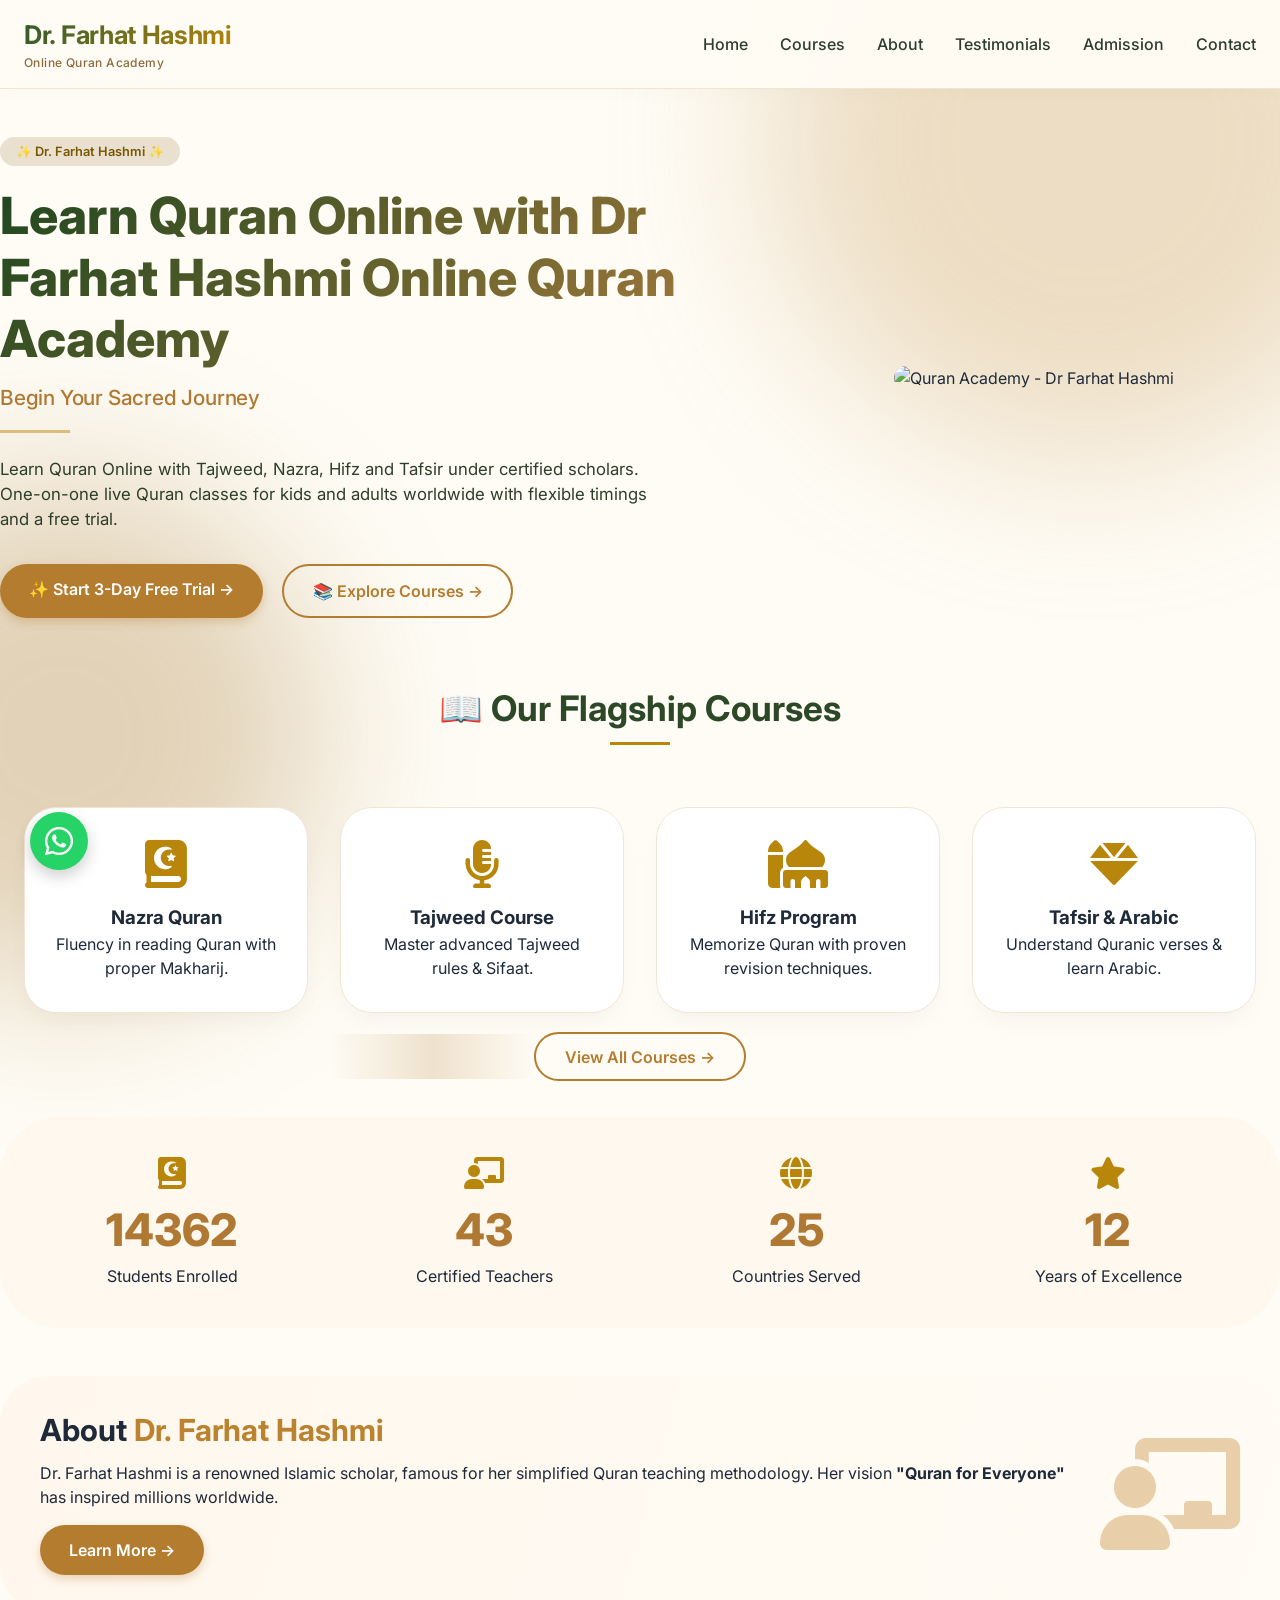
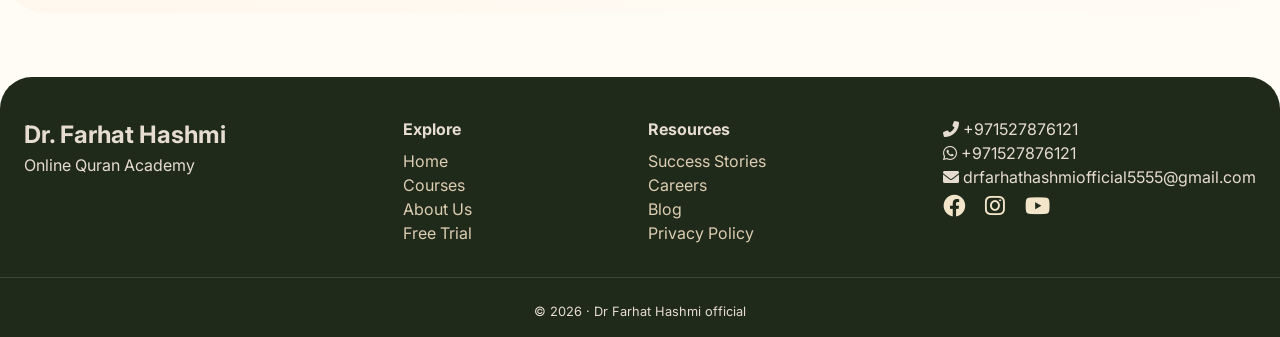
==== commit 61736f33: "Create index.html" ====
--- a/index.html
+++ b/index.html
@@ -28,7 +28,7 @@
     <meta name="twitter:description" content="Join online Quran classes with qualified teachers worldwide.">
     <meta name="twitter:image" content="https://www.drfarhathashmi.online/images/og-image.jpg">
 
-    <!-- Favicon - Fixed with Raw GitHub Link -->
+    <!-- Favicon -->
     <link rel="icon" type="image/png" sizes="32x32" href="https://raw.githubusercontent.com/Um4r719/awais/main/images/favicon.png">
     <link rel="shortcut icon" href="https://raw.githubusercontent.com/Um4r719/awais/main/images/favicon.png">
 
@@ -36,19 +36,9 @@
     <link href="https://fonts.googleapis.com/css2?family=Inter:opsz,wght@14..32,300;400;500;600;700;800&display=swap" rel="stylesheet">
     <link rel="stylesheet" href="https://cdnjs.cloudflare.com/ajax/libs/font-awesome/6.0.0-beta3/css/all.min.css">
 
-    <!-- SEO Schema -->
-    <script type="application/ld+json">
-    {
-      "@context":"https://schema.org",
-      "@type":"EducationalOrganization",
-      "name":"Dr Farhat Hashmi Online Quran Academy",
-      "url":"https://www.drfarhathashmi.online",
-      "telephone":"+971527876121",
-      "email":"drfarhathashmiofficial5555@gmail.com",
-      "description":"Online Quran Academy offering Tajweed, Nazra, Hifz and Tafsir courses worldwide.",
-      "sameAs":[]
-    }
-    </script>
+    <!-- Animate.css for extra smooth animations -->
+    <link rel="stylesheet" href="https://cdnjs.cloudflare.com/ajax/libs/animate.css/4.1.1/animate.min.css">
+
     <style>
         * {
             margin: 0;
@@ -124,6 +114,10 @@
             cursor: pointer;
             display: none;
             color: #b8860b;
+            transition: transform 0.2s ease;
+        }
+        .menu-icon:hover {
+            transform: rotate(90deg);
         }
         .nav-links {
             display: flex;
@@ -134,13 +128,28 @@
             text-decoration: none;
             font-weight: 500;
             color: #2c3e2f;
-            transition: 0.2s;
+            transition: all 0.3s ease;
             font-size: 1rem;
+            position: relative;
+        }
+        .nav-links a::after {
+            content: '';
+            position: absolute;
+            width: 0;
+            height: 2px;
+            bottom: -4px;
+            left: 0;
+            background-color: #b8860b;
+            transition: width 0.3s ease;
+        }
+        .nav-links a:hover::after {
+            width: 100%;
         }
         .nav-links a:hover {
             color: #b8860b;
-        }
-                /* WHATSAPP BUTTON - MOVED TO LEFT SIDE */
+            transform: translateY(-2px);
+        }
+           /* WHATSAPP BUTTON - LEFT SIDE with enhanced animation */
         .float-wa {
             position: fixed;
             bottom: 30px;
@@ -156,16 +165,38 @@
             font-size: 32px;
             box-shadow: 0 6px 16px rgba(0,0,0,0.2);
             z-index: 999;
-            transition: 0.2s;
             text-decoration: none;
+            transition: all 0.3s cubic-bezier(0.68, -0.55, 0.265, 1.55);
+            animation: pulse 1.5s infinite, float 3s ease-in-out infinite;
+        }
+        
+        @keyframes pulse {
+            0% {
+                box-shadow: 0 0 0 0 rgba(37, 211, 102, 0.7);
+                transform: scale(1);
+            }
+            70% {
+                box-shadow: 0 0 0 15px rgba(37, 211, 102, 0);
+                transform: scale(1.05);
+            }
+            100% {
+                box-shadow: 0 0 0 0 rgba(37, 211, 102, 0);
+                transform: scale(1);
+            }
+        }
+        
+        @keyframes float {
+            0% { transform: translateY(0px); }
+            50% { transform: translateY(-8px); }
+            100% { transform: translateY(0px); }
         }
         
         .float-wa:hover {
-            transform: scale(1.08);
+            transform: scale(1.12) rotate(5deg);
             background: #20b359;
-        }
-        
-        /* Mobile adjustment for left side */
+            box-shadow: 0 10px 25px rgba(0,0,0,0.3);
+        }
+        
         @media (max-width: 640px) {
             .float-wa {
                 bottom: 20px;
@@ -174,6 +205,93 @@
                 height: 52px;
                 font-size: 28px;
             }
+        }
+        
+        /* Button animations for all CTA buttons */
+        .btn-primary, .btn-outline, .course-card, .metric-card, .about-wrap {
+            transition: all 0.3s ease;
+        }
+        
+        .btn-primary {
+            background: #b47c2e;
+            color: white;
+            padding: 0.8rem 1.8rem;
+            border-radius: 40px;
+            text-decoration: none;
+            font-weight: 600;
+            display: inline-block;
+            border: none;
+            box-shadow: 0 4px 10px rgba(180,124,46,0.3);
+            transition: all 0.3s cubic-bezier(0.68, -0.55, 0.265, 1.55);
+            position: relative;
+            overflow: hidden;
+        }
+        
+        .btn-primary::before {
+            content: '';
+            position: absolute;
+            top: 50%;
+            left: 50%;
+            width: 0;
+            height: 0;
+            border-radius: 50%;
+            background: rgba(255,255,255,0.3);
+            transform: translate(-50%, -50%);
+            transition: width 0.6s, height 0.6s;
+        }
+        
+        .btn-primary:hover::before {
+            width: 300px;
+            height: 300px;
+        }
+        
+        .btn-primary:hover {
+            background: #9b671f;
+            transform: translateY(-3px) scale(1.02);
+            box-shadow: 0 8px 20px rgba(180,124,46,0.4);
+        }
+        
+        .btn-primary:active {
+            transform: translateY(2px);
+        }
+        
+        .btn-outline {
+            background: transparent;
+            border: 2px solid #b47c2e;
+            color: #b47c2e;
+            padding: 0.8rem 1.8rem;
+            border-radius: 40px;
+            font-weight: 600;
+            text-decoration: none;
+            transition: all 0.3s cubic-bezier(0.68, -0.55, 0.265, 1.55);
+            position: relative;
+            overflow: hidden;
+        }
+        
+        .btn-outline::before {
+            content: '';
+            position: absolute;
+            top: 0;
+            left: -100%;
+            width: 100%;
+            height: 100%;
+            background: linear-gradient(90deg, transparent, rgba(180,124,46,0.2), transparent);
+            transition: left 0.5s;
+        }
+        
+        .btn-outline:hover::before {
+            left: 100%;
+        }
+        
+        .btn-outline:hover {
+            background: rgba(180,124,46,0.1);
+            transform: translateY(-3px) scale(1.02);
+            border-color: #9b671f;
+            color: #9b671f;
+        }
+        
+        .btn-outline:active {
+            transform: translateY(2px);
         }
         
         .hero {
@@ -196,7 +314,21 @@
             font-size: 0.8rem;
             color: #7a5700;
             margin-bottom: 1.2rem;
-        }
+            transition: all 0.3s ease;
+            animation: badgeGlow 2s infinite;
+        }
+        
+        @keyframes badgeGlow {
+            0% { box-shadow: 0 0 0 0 rgba(180,124,46,0.4); }
+            70% { box-shadow: 0 0 0 8px rgba(180,124,46,0); }
+            100% { box-shadow: 0 0 0 0 rgba(180,124,46,0); }
+        }
+        
+        .academy-badge:hover {
+            transform: scale(1.05);
+            background: #e0d4c0;
+        }
+        
         .hero-content h1 {
             font-size: 3.2rem;
             font-weight: 800;
@@ -218,6 +350,10 @@
             height: 3px;
             background: #e0bc7c;
             margin: 1rem 0 1.5rem 0;
+            transition: width 0.3s ease;
+        }
+        .hero-divider:hover {
+            width: 120px;
         }
         .hero-desc {
             font-size: 1.05rem;
@@ -230,39 +366,12 @@
             gap: 1.2rem;
             flex-wrap: wrap;
         }
-        .btn-primary {
-            background: #b47c2e;
-            color: white;
-            padding: 0.8rem 1.8rem;
-            border-radius: 40px;
-            text-decoration: none;
-            font-weight: 600;
-            transition: 0.2s;
-            display: inline-block;
-            border: none;
-            box-shadow: 0 4px 10px rgba(180,124,46,0.3);
-        }
-        .btn-primary:hover {
-            background: #9b671f;
-            transform: scale(1.02);
-        }
-        .btn-outline {
-            background: transparent;
-            border: 2px solid #b47c2e;
-            color: #b47c2e;
-            padding: 0.8rem 1.8rem;
-            border-radius: 40px;
-            font-weight: 600;
-            text-decoration: none;
-            transition: 0.2s;
-        }
         .hero-icon {
             flex: 0.8;
             display: flex;
             justify-content: center;
             align-items: center;
         }
-        /* FIXED: Resized logo image - mobile responsive and smaller */
         .quran-pak-img {
             max-width: 280px;
             width: 100%;
@@ -270,7 +379,11 @@
             border-radius: 28px;
             box-shadow: 0 25px 40px -12px rgba(0,0,0,0.2);
             object-fit: cover;
-            transition: 0.3s;
+            transition: all 0.4s ease;
+        }
+        .quran-pak-img:hover {
+            transform: scale(1.02) rotate(1deg);
+            box-shadow: 0 30px 50px -15px rgba(0,0,0,0.3);
         }
         @media (max-width: 900px) {
             .hero {
@@ -312,6 +425,17 @@
             }
             .nav-links.active {
                 display: flex;
+                animation: slideDown 0.3s ease;
+            }
+            @keyframes slideDown {
+                from {
+                    opacity: 0;
+                    transform: translateY(-20px);
+                }
+                to {
+                    opacity: 1;
+                    transform: translateY(0);
+                }
             }
             .nav-container {
                 flex-wrap: wrap;
@@ -326,6 +450,23 @@
             text-align: center;
             margin-bottom: 2.5rem;
             color: #2d4827;
+            position: relative;
+            display: inline-block;
+            width: 100%;
+        }
+        .section-title::after {
+            content: '';
+            position: absolute;
+            bottom: -10px;
+            left: 50%;
+            transform: translateX(-50%);
+            width: 60px;
+            height: 3px;
+            background: #b8860b;
+            transition: width 0.3s ease;
+        }
+        .section-title:hover::after {
+            width: 100px;
         }
         .courses-grid {
             display: grid;
@@ -336,16 +477,26 @@
         .course-card {
             background: white;
             border-radius: 32px;
-            padding: 2rem 1.5rem;
+        padding: 2rem 1.5rem;
             text-align: center;
             box-shadow: 0 12px 26px -8px rgba(0,0,0,0.05);
-            transition: 0.25s;
             border: 1px solid #f2e5d4;
+            transition: all 0.3s cubic-bezier(0.68, -0.55, 0.265, 1.55);
+            cursor: pointer;
+        }
+        .course-card:hover {
+            transform: translateY(-10px) scale(1.02);
+            box-shadow: 0 25px 40px -12px rgba(0,0,0,0.15);
+            border-color: #e0bc7c;
         }
         .course-card i {
             font-size: 3rem;
             color: #b8860b;
             margin-bottom: 1rem;
+            transition: transform 0.3s ease;
+        }
+        .course-card:hover i {
+            transform: scale(1.1) rotate(5deg);
         }
         .metrics-container {
             display: flex;
@@ -361,11 +512,31 @@
         .metric-card {
             flex: 1;
             min-width: 140px;
+            transition: all 0.3s ease;
+            cursor: pointer;
+        }
+        .metric-card:hover {
+            transform: translateY(-8px);
         }
         .metric-number {
             font-size: 2.8rem;
             font-weight: 800;
             color: #b07933;
+            transition: all 0.3s ease;
+        }
+        .metric-card:hover .metric-number {
+            text-shadow: 0 0 8px rgba(176,121,51,0.5);
+            transform: scale(1.05);
+        }
+        .metric-card i {
+            font-size: 2rem;
+            color: #b8860b;
+            margin-bottom: 0.5rem;
+            display: inline-block;
+            transition: transform 0.3s ease;
+        }
+        .metric-card:hover i {
+            transform: scale(1.15) rotate(5deg);
         }
         .about-wrap {
             display: flex;
@@ -375,6 +546,11 @@
             border-radius: 48px;
             padding: 2rem 2.5rem;
             margin-top: 1rem;
+            transition: all 0.3s ease;
+        }
+        .about-wrap:hover {
+            transform: translateY(-5px);
+            box-shadow: 0 20px 35px -12px rgba(0,0,0,0.1);
         }
         .about-text h2 {
             font-size: 1.9rem;
@@ -386,6 +562,11 @@
         .about-icon i {
             color: #e0bc8c;
             opacity: 0.7;
+            transition: all 0.3s ease;
+        }
+        .about-wrap:hover .about-icon i {
+            transform: scale(1.05);
+            opacity: 1;
         }
         footer {
             background: #1f2a1b;
@@ -410,13 +591,25 @@
         .footer-links a, .footer-contact a {
             color: #ddcdb2;
             text-decoration: none;
+            transition: all 0.3s ease;
+        }
+        .footer-links a:hover, .footer-contact a:hover {
+            color: #ffffff;
+            transform: translateX(5px);
+            display: inline-block;
         }
         .social-icons a {
             color: #f3e5c9;
             margin-right: 1rem;
             font-size: 1.4rem;
-        }
-        .copyright {
+            transition: all 0.3s ease;
+            display: inline-block;
+        }
+        .social-icons a:hover {
+            transform: translateY(-5px) scale(1.1);
+            color: #ffffff;
+        }
+         .copyright {
             text-align: center;
             margin-top: 2rem;
             font-size: 0.8rem;
@@ -444,10 +637,6 @@
             .section-title {
                 font-size: 1.8rem;
             }
-            .btn-mobile-full {
-                display: inline-block;
-                margin-top: 0.5rem;
-            }
         }
         .fade-up {
             animation: fadeUp 0.7s ease-out;
@@ -468,10 +657,11 @@
     </style>
 </head>
 <body>
+
 <div class="bg-shape shape-1"></div>
 <div class="bg-shape shape-2"></div>
 
-<!-- WHATSAPP BUTTON - NOW ON LEFT SIDE (FIXED) -->
+<!-- WHATSAPP BUTTON - LEFT SIDE with pulse + float animation -->
 <a href="https://wa.me/971527876121?text=Assalamu%20Alaikum!%20I%20want%20Free%20Trial" class="float-wa" target="_blank" rel="noopener">
     <i class="fab fa-whatsapp"></i>
 </a>
@@ -500,7 +690,7 @@
     <section id="home">
         <div class="container hero">
             <div class="hero-content fade-up">
-                     <div class="academy-badge">Dr. Farhat Hashmi</div>
+                <div class="academy-badge">✨ Dr. Farhat Hashmi ✨</div>
                 <h1>Learn Quran Online with Dr Farhat Hashmi Online Quran Academy</h1>
                 <p class="hero-tagline">Begin Your Sacred Journey</p>
                 <div class="hero-divider"></div>
@@ -508,11 +698,10 @@
 Learn Quran Online with Tajweed, Nazra, Hifz and Tafsir under certified scholars. One-on-one live Quran classes for kids and adults worldwide with flexible timings and a free trial.
 </p>
                 <div class="hero-buttons">
-                    <a href="admission.html" class="btn-primary">Start 3-Day Free Trial →</a>
-                    <a href="courses.html" class="btn-outline">Explore Courses</a>
+                    <a href="admission.html" class="btn-primary">✨ Start 3-Day Free Trial →</a>
+                    <a href="courses.html" class="btn-outline">📚 Explore Courses →</a>
                 </div>
             </div>
-            <!-- RESIZED LOGO: now properly sized and responsive (max-width, auto height) -->
             <div class="hero-icon fade-up delay-1">
                 <img class="quran-pak-img" 
                      src="https://raw.githubusercontent.com/Um4r719/awais/main/images/og-image.jpg" 
@@ -524,24 +713,24 @@
 
     <section id="coursesPreview">
         <div class="container">
-            <h2 class="section-title reveal">Our Flagship Courses</h2>
+            <h2 class="section-title reveal">📖 Our Flagship Courses</h2>
             <div class="courses-grid">
-                <div class="course-card card-hover reveal">
+                <div class="course-card reveal">
                     <i class="fas fa-book-quran"></i>
                     <h3>Nazra Quran</h3>
                     <p>Fluency in reading Quran with proper Makharij.</p>
                 </div>
-                <div class="course-card card-hover reveal">
+                <div class="course-card reveal">
                     <i class="fas fa-microphone-alt"></i>
                     <h3>Tajweed Course</h3>
                     <p>Master advanced Tajweed rules & Sifaat.</p>
                 </div>
-                <div class="course-card card-hover reveal">
+                <div class="course-card reveal">
                     <i class="fas fa-mosque"></i>
                     <h3>Hifz Program</h3>
                     <p>Memorize Quran with proven revision techniques.</p>
                 </div>
-                <div class="course-card card-hover reveal">
+                <div class="course-card reveal">
                     <i class="fas fa-gem"></i>
                     <h3>Tafsir & Arabic</h3>
                     <p>Understand Quranic verses & learn Arabic.</p>
@@ -556,22 +745,22 @@
     <section id="metrics">
         <div class="container metrics-container reveal">
             <div class="metric-card">
-                <i class="fas fa-quran metric-icon"></i>
+                <i class="fas fa-quran"></i>
                 <div class="metric-number" data-target="15000">0</div>
                 <p>Students Enrolled</p>
             </div>
             <div class="metric-card">
-                <i class="fas fa-chalkboard-teacher metric-icon"></i>
+                <i class="fas fa-chalkboard-teacher"></i>
                 <div class="metric-number" data-target="45">0</div>
                 <p>Certified Teachers</p>
             </div>
             <div class="metric-card">
-                <i class="fas fa-globe metric-icon"></i>
+                <i class="fas fa-globe"></i>
                 <div class="metric-number" data-target="25">0</div>
                 <p>Countries Served</p>
             </div>
             <div class="metric-card">
-                <i class="fas fa-star metric-icon"></i>
+                <i class="fas fa-star"></i>
                 <div class="metric-number" data-target="12">0</div>
                 <p>Years of Excellence</p>
             </div>
@@ -583,7 +772,7 @@
             <div class="about-text">
                 <h2>About <span>Dr. Farhat Hashmi</span></h2>
                 <p>Dr. Farhat Hashmi is a renowned Islamic scholar, famous for her simplified Quran teaching methodology. Her vision <strong>"Quran for Everyone"</strong> has inspired millions worldwide.</p>
-                <a href="about.html" class="btn-primary btn-mobile-full" style="margin-top: 1rem; display: inline-block;">Learn More →</a>
+                <a href="about.html" class="btn-primary" style="margin-top: 1rem; display: inline-block;">Learn More →</a>
             </div>
             <div class="about-icon">
                 <i class="fas fa-chalkboard-teacher fa-7x"></i>
@@ -644,7 +833,6 @@
 
     // Animated counter for metrics
     const counters = document.querySelectorAll('.metric-number');
-    const speed = 120;
     const startCounters = () => {
         counters.forEach(counter => {
             const updateCount = () => {
@@ -680,14 +868,12 @@
     }, { threshold: 0.2 });
     revealElements.forEach(el => observer.observe(el));
     
-    // Fallback for metrics container if already visible on load
     window.addEventListener('load', () => {
         const metricsSection = document.querySelector('.metrics-container');
         if(metricsSection && metricsSection.getBoundingClientRect().top < window.innerHeight - 100 && !counterTriggered) {
             counterTriggered = true;
             startCounters();
         }
-        // Manually set numbers in case intersection misses
         setTimeout(() => {
             if(!counterTriggered && window.scrollY < 500) {
                 counterTriggered = true;
@@ -695,14 +881,15 @@
             }
         }, 800);
     });
-     // additional smooth resize fix
+
     window.addEventListener('resize', () => {
         if(window.innerWidth > 768 && navLinks.classList.contains('active')) {
             navLinks.classList.remove('active');
         }
     });
 </script>
-<!-- Tawk.to Chat Script (Chatbot remains on right side by default) -->
+
+<!-- Tawk.to Chat Script (Chatbot remains on right side) -->
 <script type="text/javascript">
     var Tawk_API=Tawk_API||{}, Tawk_LoadStart=new Date();
     (function(){
